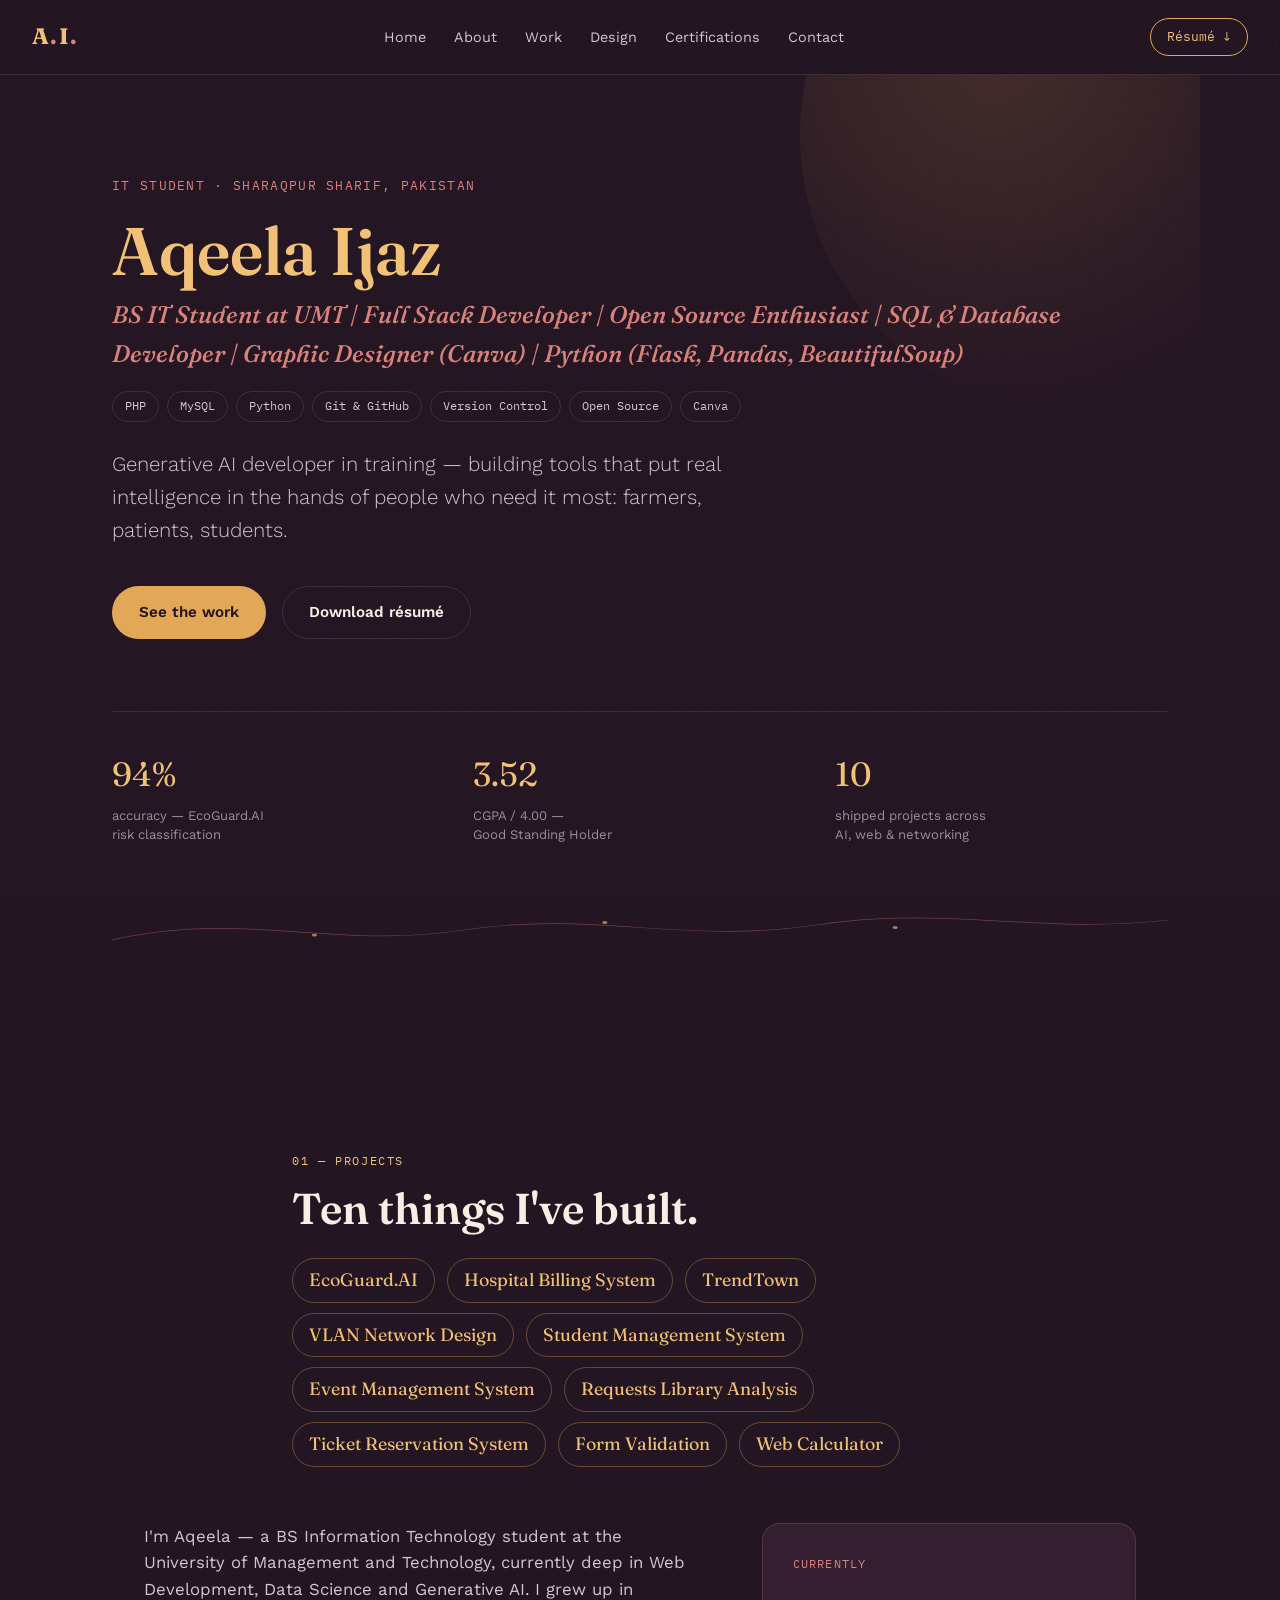
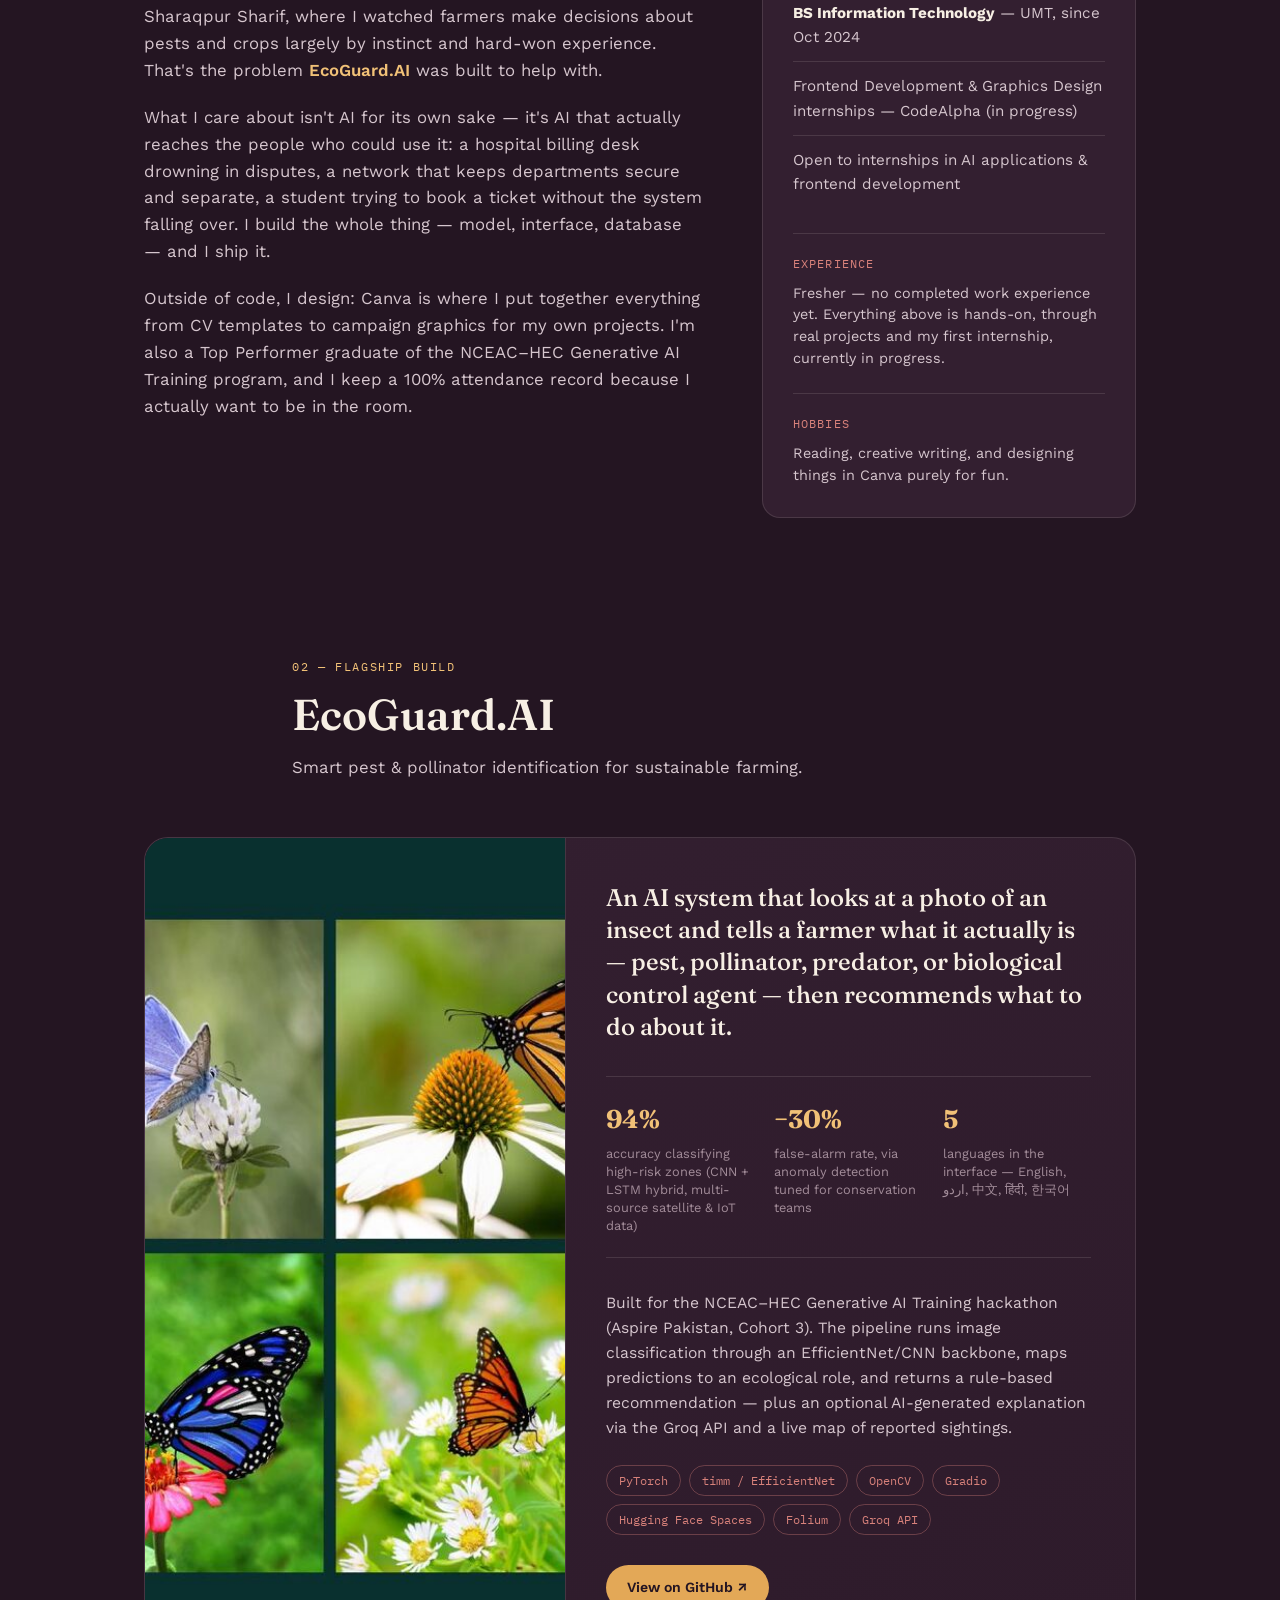
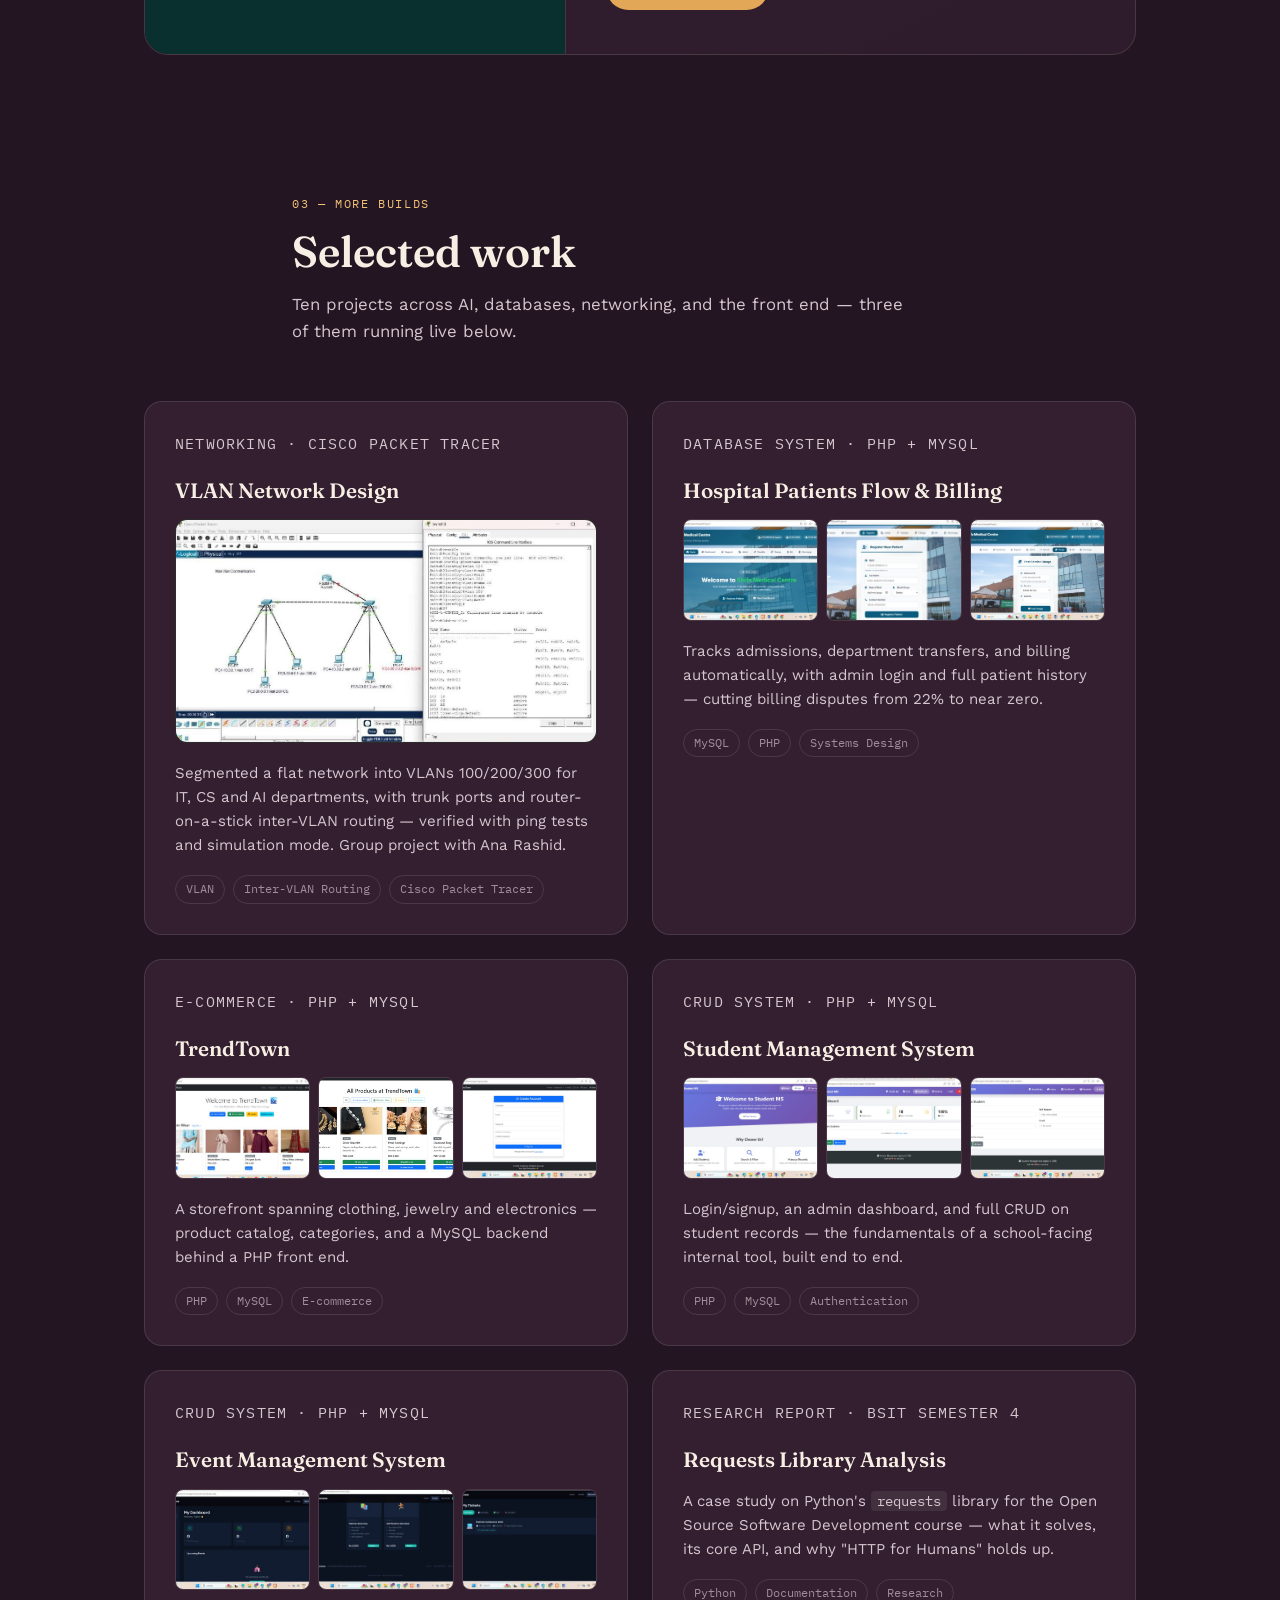
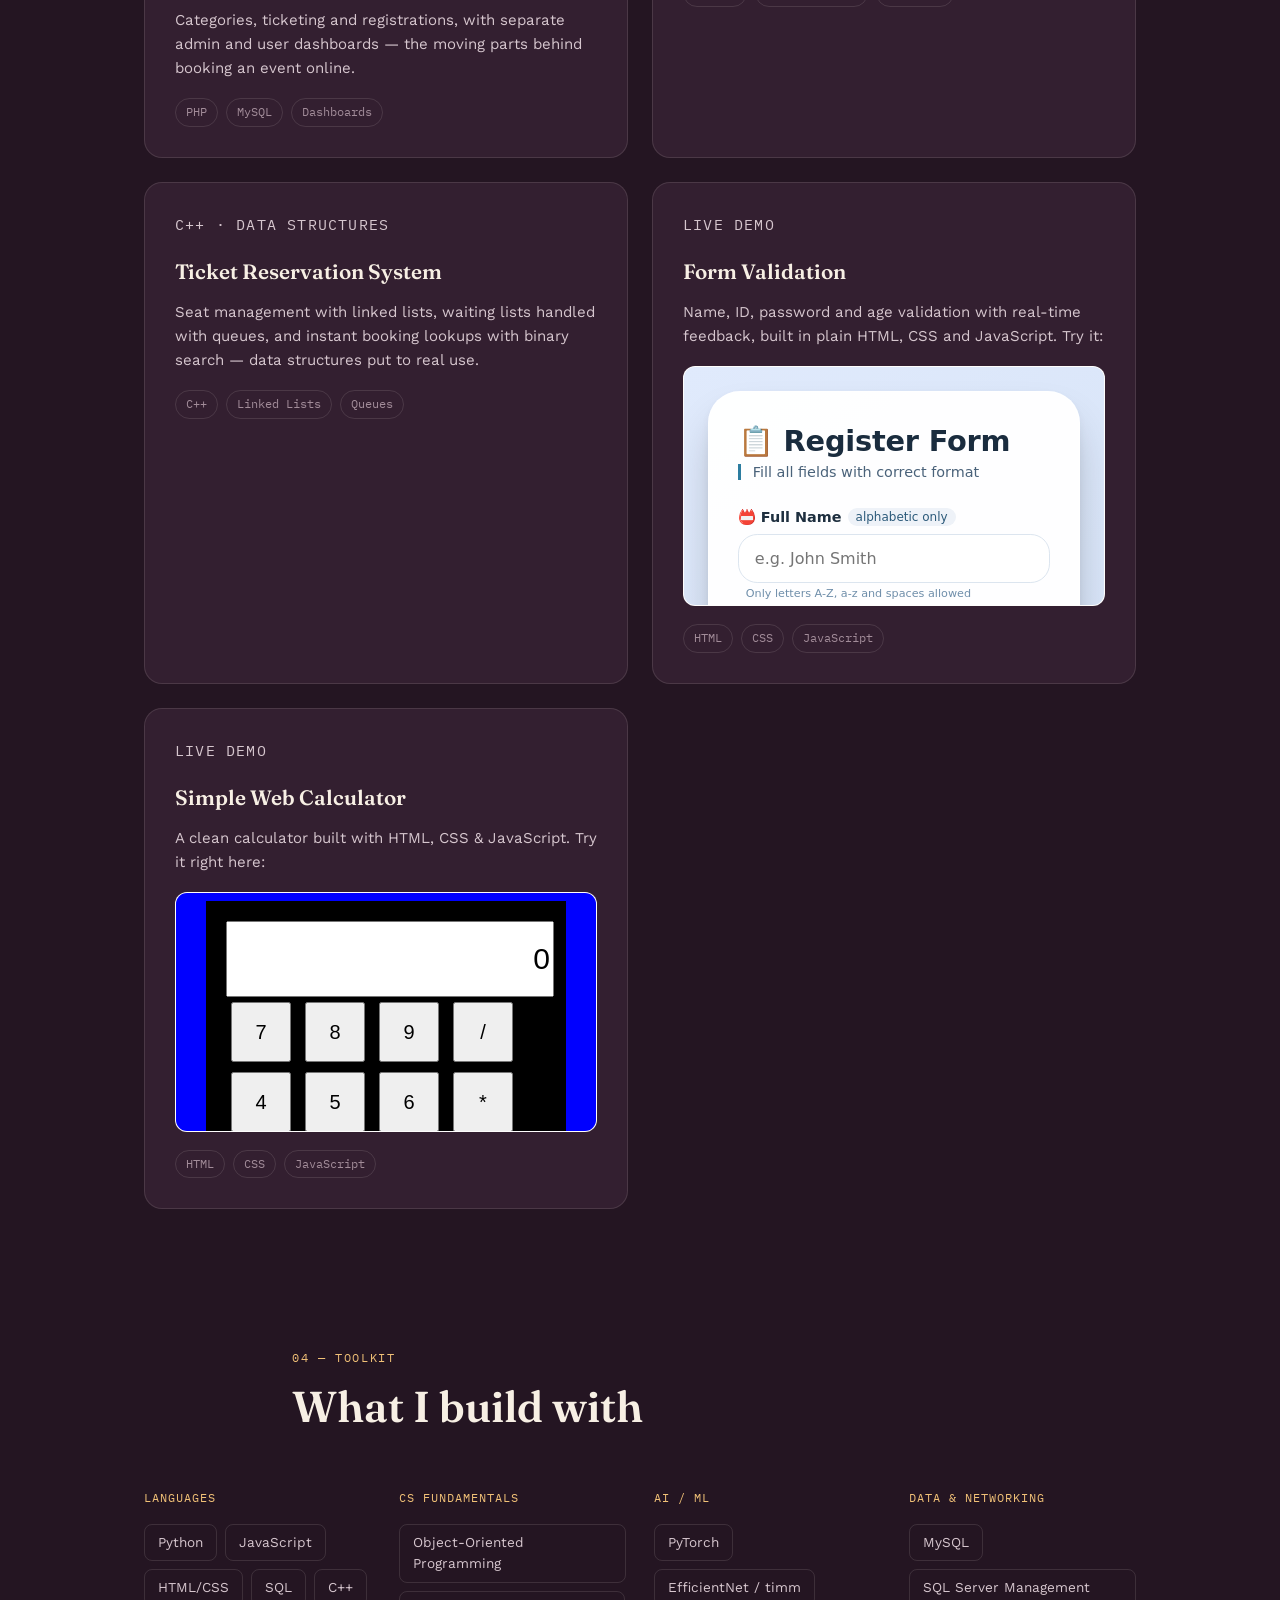
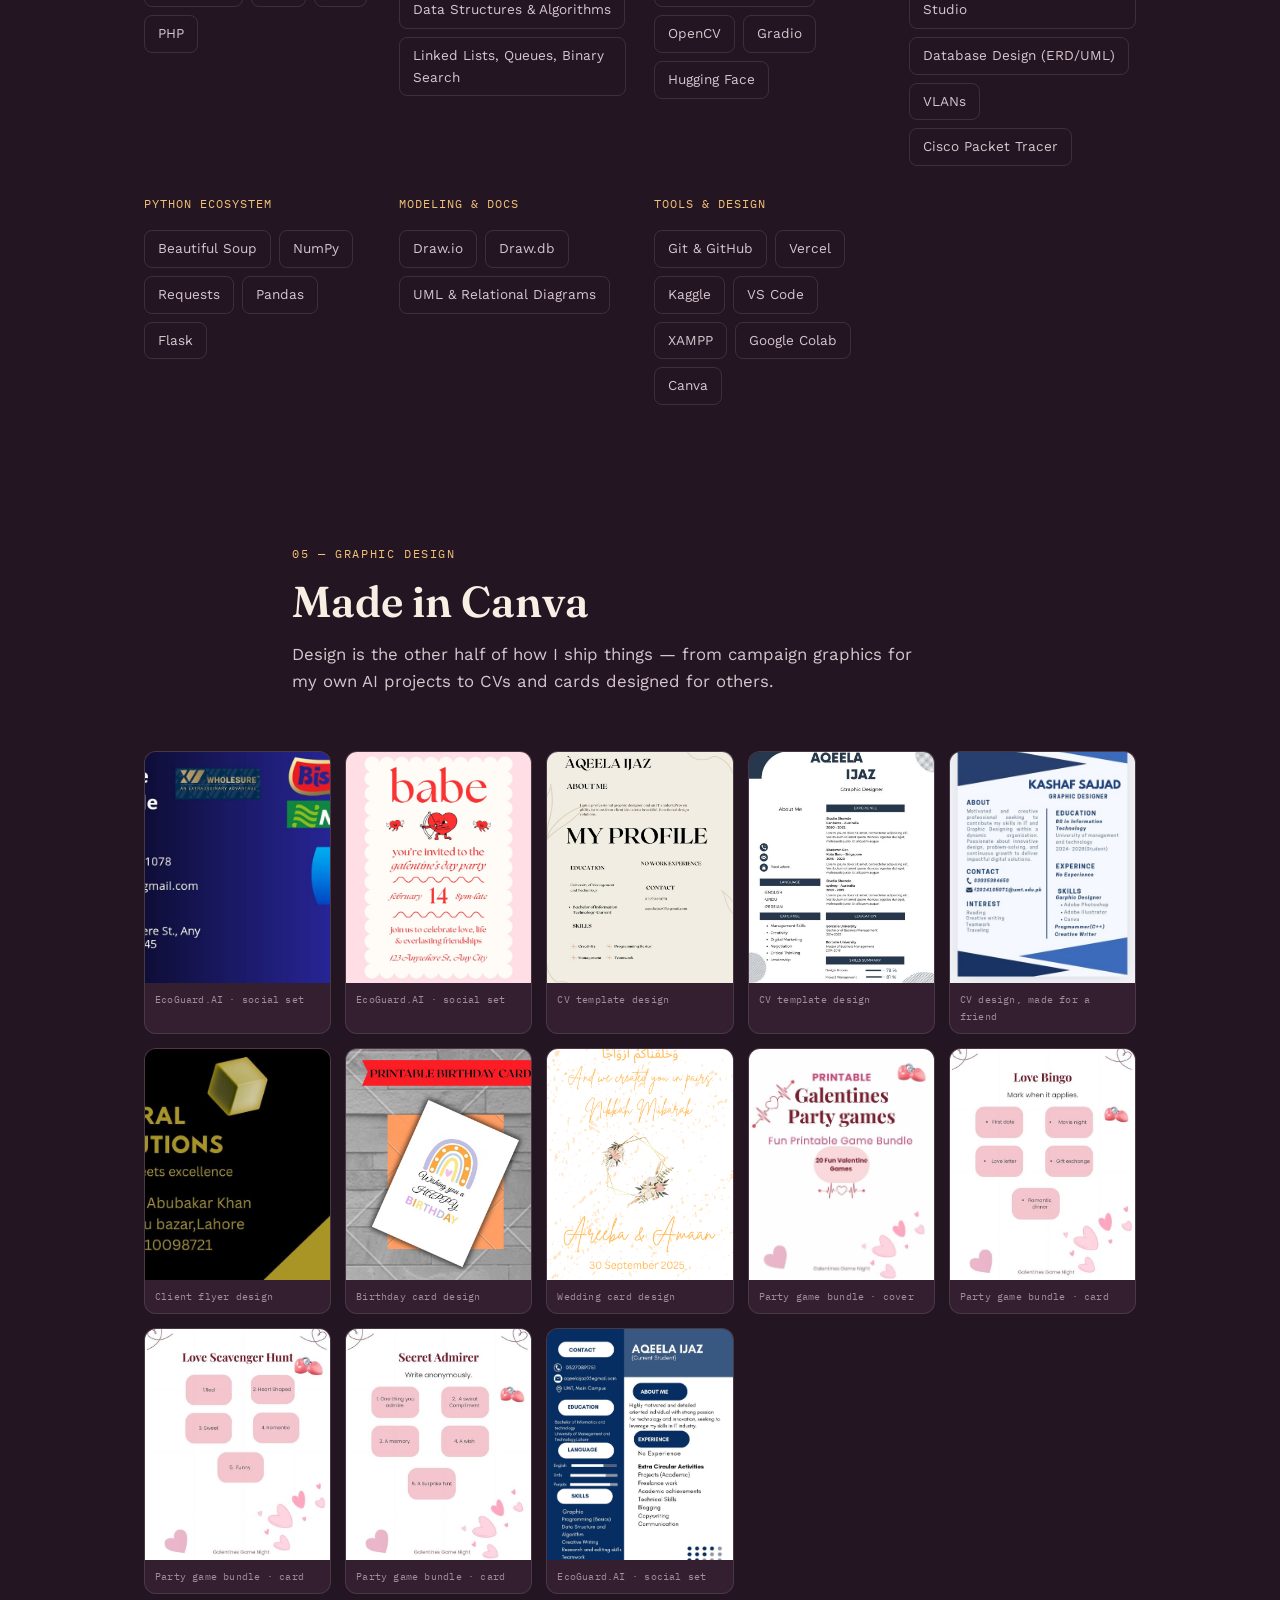
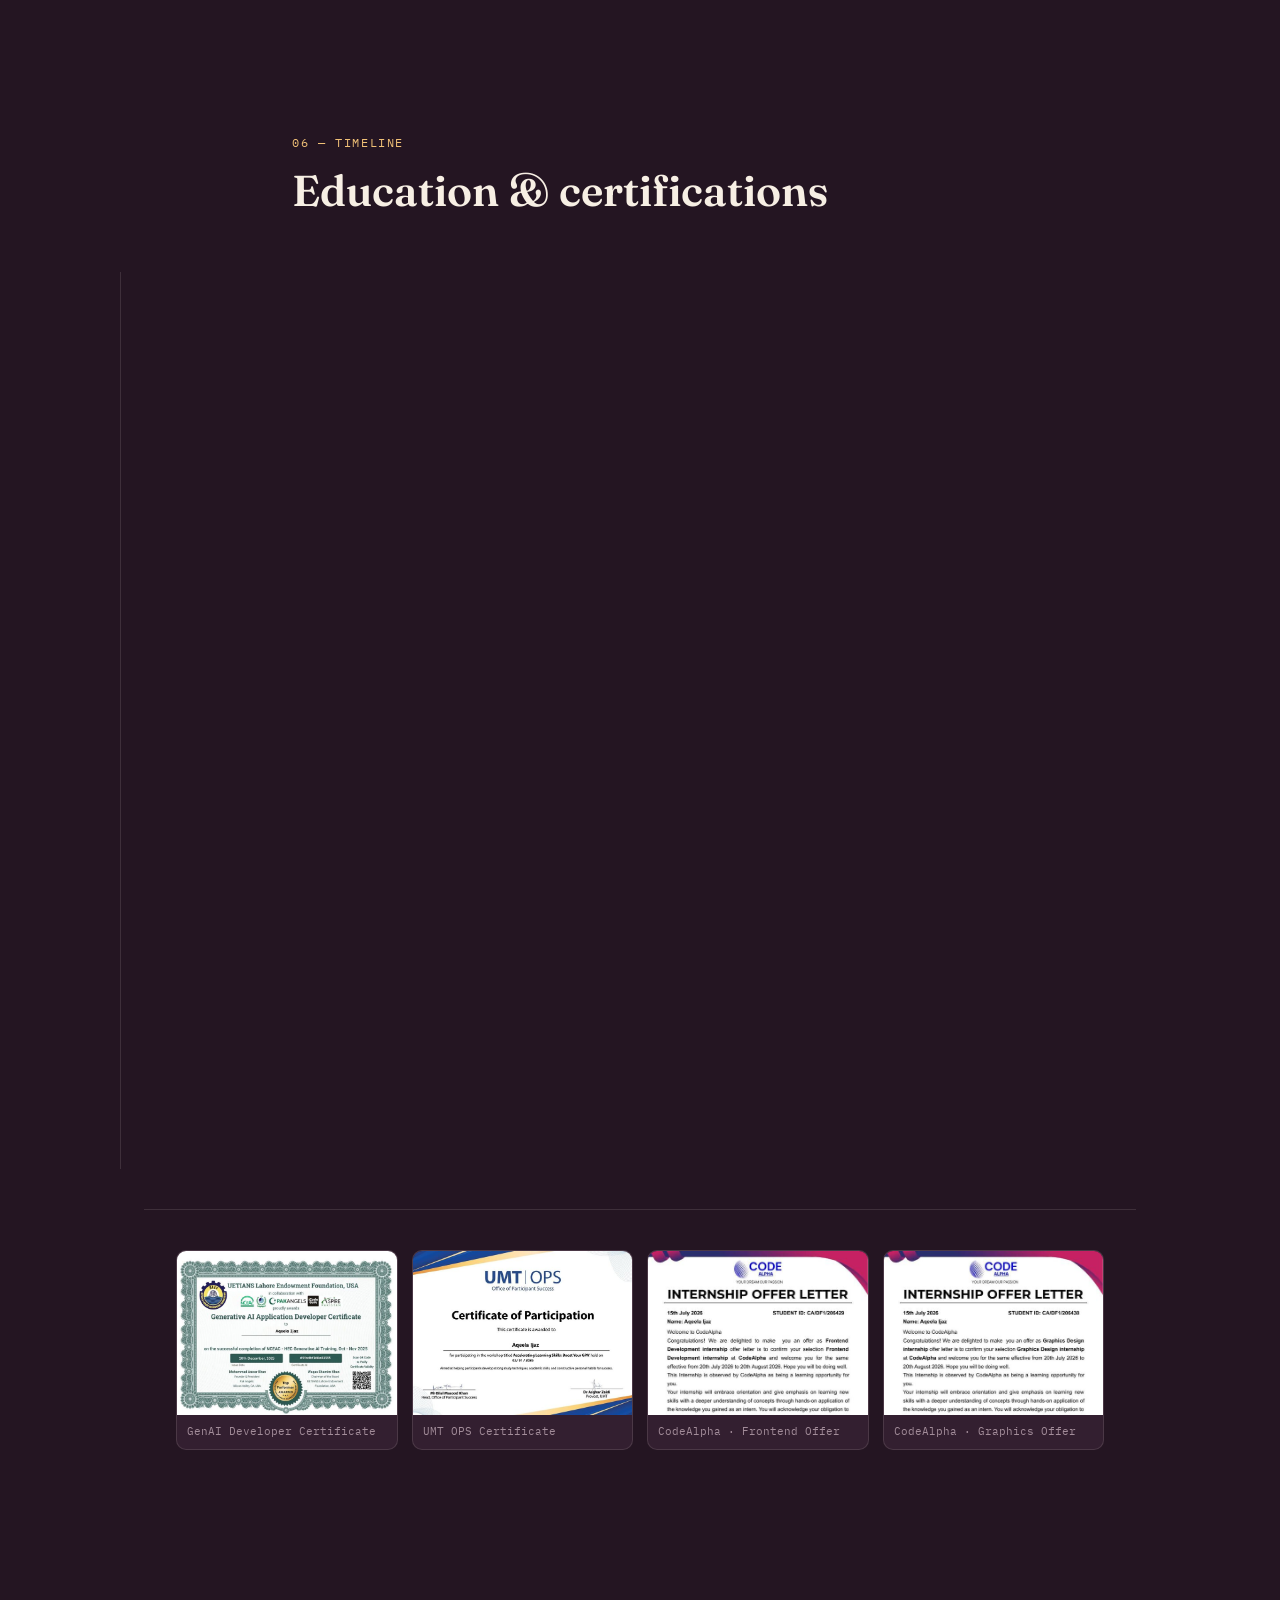
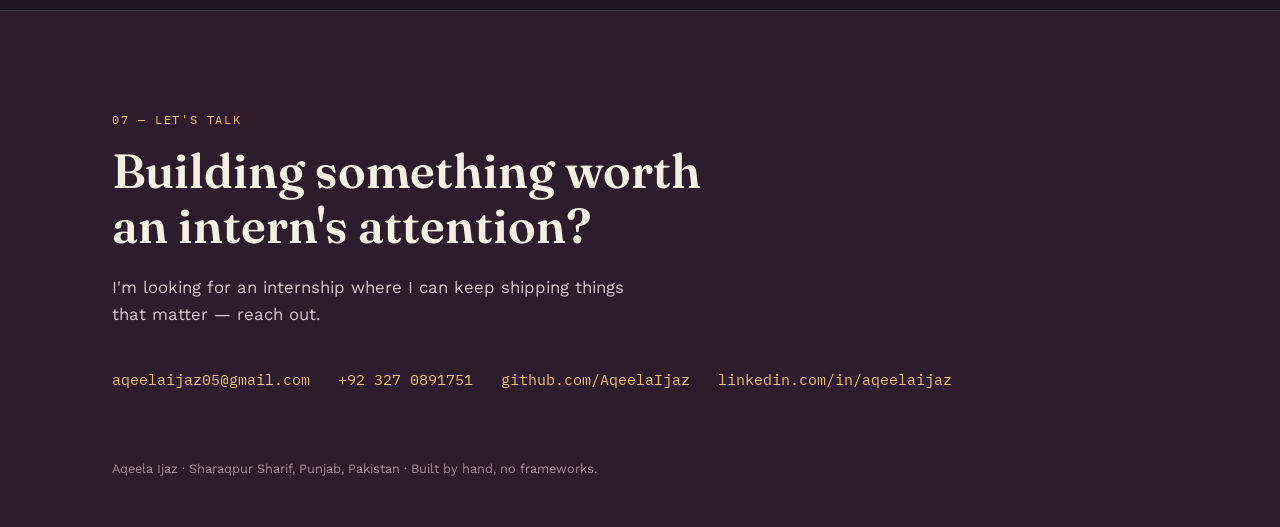
==== index.html @ e04f4ef4 "Add files via upload" ====
<!DOCTYPE html>
<html lang="en">
<head>
<meta charset="UTF-8">
<meta name="viewport" content="width=device-width, initial-scale=1.0">
<title>Aqeela Ijaz — Web Developer, Open Source Contributor &amp; Graphic Designer</title>
<meta name="description" content="Aqeela Ijaz — IT student and web developer, open source contributor and graphic designer. Portfolio, projects, resume.">
<link rel="preconnect" href="https://fonts.googleapis.com">
<link rel="preconnect" href="https://fonts.gstatic.com" crossorigin>
<link href="https://fonts.googleapis.com/css2?family=Fraunces:ital,opsz,wght@0,9..144,400;0,9..144,600;0,9..144,700;0,9..144,900;1,9..144,500&family=Work+Sans:wght@300;400;500;600;700&family=IBM+Plex+Mono:wght@400;500;600&display=swap" rel="stylesheet">
<link rel="stylesheet" href="css/style.css">
</head>
<body>

<div class="grain"></div>

<!-- ============ NAV ============ -->
<header class="nav" id="nav">
  <a href="#top" class="nav__mark" aria-label="Aqeela Ijaz — home">
    <span class="mark-a">A</span><span class="mark-dot">.</span><span class="mark-i">I</span><span class="mark-dot">.</span>
  </a>
  <nav class="nav__links">
    <a href="#top">Home</a>
    <a href="#about">About</a>
    <a href="#work">Work</a>
    <a href="#design">Design</a>
    <a href="#certifications">Certifications</a>
    <a href="#contact">Contact</a>
  </nav>
  <a class="nav__cta" href="assets/resume/Aqeela_Ijaz_Resume.pdf" target="_blank" rel="noopener">Résumé ↓</a>
</header>

<!-- ============ HERO ============ -->
<section class="hero" id="top">
  <div class="hero__field" aria-hidden="true"></div>
  <p class="hero__eyebrow">IT Student · Sharaqpur Sharif, Pakistan</p>
  <h1 class="hero__name hero__name--sm">Aqeela Ijaz</h1>
  <p class="hero__title">BS IT Student at UMT | Full Stack Developer | Open Source Enthusiast | SQL &amp; Database Developer | Graphic Designer (Canva) | Python (Flask, Pandas, BeautifulSoup)</p>
  <div class="hero__skillbar">
    <span>PHP</span><span>MySQL</span><span>Python</span><span>Git &amp; GitHub</span><span>Version Control</span><span>Open Source</span><span>Canva</span>
  </div>
  <p class="hero__role">Generative AI developer in training — building tools that put real intelligence in the hands of people who need it most: farmers, patients, students.</p>

  <div class="hero__actions">
    <a href="#work" class="btn btn--gold">See the work</a>
    <a href="assets/resume/Aqeela_Ijaz_Resume.pdf" target="_blank" rel="noopener" class="btn btn--ghost">Download résumé</a>
  </div>

  <div class="hero__stats">
    <div class="stat">
      <span class="stat__num">94%</span>
      <span class="stat__label">accuracy — EcoGuard.AI<br>risk classification</span>
    </div>
    <div class="stat">
      <span class="stat__num">3.52</span>
      <span class="stat__label">CGPA / 4.00 —<br>Good Standing Holder</span>
    </div>
    <div class="stat">
      <span class="stat__num">10</span>
      <span class="stat__label">shipped projects across<br>AI, web &amp; networking</span>
    </div>
  </div>

  <svg class="hero__vine" viewBox="0 0 1200 120" preserveAspectRatio="none" aria-hidden="true">
    <path d="M0,80 C150,20 250,100 400,60 C550,20 650,90 800,50 C950,10 1050,70 1200,40" />
    <circle cx="230" cy="70" r="3"/><circle cx="560" cy="45" r="3"/><circle cx="890" cy="55" r="3"/>
  </svg>
</section>

<!-- ============ ABOUT ============ -->
<section class="about" id="about">
  <div class="section-head">
    <span class="section-tag">01 — Projects</span>
    <h2>Ten things I've built.</h2>
    <div class="project-index">
      <span>EcoGuard.AI</span><span>Hospital Billing System</span><span>TrendTown</span><span>VLAN Network Design</span><span>Student Management System</span><span>Event Management System</span><span>Requests Library Analysis</span><span>Ticket Reservation System</span><span>Form Validation</span><span>Web Calculator</span>
    </div>
  </div>
  <div class="about__grid">
    <div class="about__text">
      <p>I'm Aqeela — a BS Information Technology student at the University of Management and Technology, currently deep in Web Development, Data Science and Generative AI. I grew up in Sharaqpur Sharif, where I watched farmers make decisions about pests and crops largely by instinct and hard-won experience. That's the problem <strong>EcoGuard.AI</strong> was built to help with.</p>
      <p>What I care about isn't AI for its own sake — it's AI that actually reaches the people who could use it: a hospital billing desk drowning in disputes, a network that keeps departments secure and separate, a student trying to book a ticket without the system falling over. I build the whole thing — model, interface, database — and I ship it.</p>
      <p>Outside of code, I design: Canva is where I put together everything from CV templates to campaign graphics for my own projects. I'm also a Top Performer graduate of the NCEAC–HEC Generative AI Training program, and I keep a 100% attendance record because I actually want to be in the room.</p>
    </div>
    <div class="about__panel">
      <p class="panel__label">Currently</p>
      <ul class="panel__list">
        <li><strong>BS Information Technology</strong> — UMT, since Oct 2024</li>
        <li>Frontend Development &amp; Graphics Design internships — CodeAlpha (in progress)</li>
        <li>Open to internships in AI applications &amp; frontend development</li>
      </ul>
      <p class="panel__label panel__label--spaced">Experience</p>
      <p class="panel__note">Fresher — no completed work experience yet. Everything above is hands-on, through real projects and my first internship, currently in progress.</p>
      <p class="panel__label panel__label--spaced">Hobbies</p>
      <p class="panel__note">Reading, creative writing, and designing things in Canva purely for fun.</p>
    </div>
  </div>
</section>

<!-- ============ FLAGSHIP PROJECT ============ -->
<section class="flagship" id="work">
  <div class="section-head">
    <span class="section-tag">02 — Flagship build</span>
    <h2>EcoGuard.AI</h2>
    <p class="section-sub">Smart pest &amp; pollinator identification for sustainable farming.</p>
  </div>

  <div class="flagship__card">
    <div class="flagship__visual">
      <img src="assets/design/ecoguard-deck-cover.jpg" alt="EcoGuard.AI project deck cover, designed in Canva">
    </div>
    <div class="flagship__content">
      <p class="flagship__pitch">An AI system that looks at a photo of an insect and tells a farmer what it actually is — pest, pollinator, predator, or biological control agent — then recommends what to do about it.</p>

      <div class="flagship__stats">
        <div><strong>94%</strong><span>accuracy classifying high-risk zones (CNN + LSTM hybrid, multi-source satellite &amp; IoT data)</span></div>
        <div><strong>−30%</strong><span>false-alarm rate, via anomaly detection tuned for conservation teams</span></div>
        <div><strong>5</strong><span>languages in the interface — English, اردو, 中文, हिंदी, 한국어</span></div>
      </div>

      <p class="flagship__desc">Built for the NCEAC–HEC Generative AI Training hackathon (Aspire Pakistan, Cohort 3). The pipeline runs image classification through an EfficientNet/CNN backbone, maps predictions to an ecological role, and returns a rule-based recommendation — plus an optional AI-generated explanation via the Groq API and a live map of reported sightings.</p>

      <div class="flagship__stack">
        <span>PyTorch</span><span>timm / EfficientNet</span><span>OpenCV</span><span>Gradio</span><span>Hugging Face Spaces</span><span>Folium</span><span>Groq API</span>
      </div>

      <div class="flagship__links">
        <a href="https://github.com/AqeelaIjaz/ecoguard.ai" target="_blank" rel="noopener" class="btn btn--gold btn--sm">View on GitHub ↗</a>
      </div>
    </div>
  </div>
</section>

<!-- ============ OTHER PROJECTS ============ -->
<section class="projects">
  <div class="section-head">
    <span class="section-tag">03 — More builds</span>
    <h2>Selected work</h2>
    <p class="section-sub">Ten projects across AI, databases, networking, and the front end — three of them running live below.</p>
  </div>

  <div class="projects__grid">

    <article class="project-card">
      <p class="project-card__eyebrow">Networking · Cisco Packet Tracer</p>
      <h3>VLAN Network Design</h3>
      <div class="project-card__shot">
        <img src="assets/cn/topology.jpg" alt="Packet Tracer topology screenshot for the VLAN network design project">
      </div>
      <p>Segmented a flat network into VLANs 100/200/300 for IT, CS and AI departments, with trunk ports and router-on-a-stick inter-VLAN routing — verified with ping tests and simulation mode. Group project with Ana Rashid.</p>
      <div class="project-card__tags"><span>VLAN</span><span>Inter-VLAN Routing</span><span>Cisco Packet Tracer</span></div>
    </article>

    <article class="project-card">
      <p class="project-card__eyebrow">Database system · PHP + MySQL</p>
      <h3>Hospital Patients Flow &amp; Billing</h3>
      <div class="project-card__shots">
        <img src="assets/screenshots/hospital/1.jpg" alt="Hospital Patients Flow and Billing System screenshot 1">
        <img src="assets/screenshots/hospital/2.jpg" alt="Hospital Patients Flow and Billing System screenshot 2">
        <img src="assets/screenshots/hospital/3.jpg" alt="Hospital Patients Flow and Billing System screenshot 3">
      </div>
      <p>Tracks admissions, department transfers, and billing automatically, with admin login and full patient history — cutting billing disputes from 22% to near zero.</p>
      <div class="project-card__tags"><span>MySQL</span><span>PHP</span><span>Systems Design</span></div>
    </article>

    <article class="project-card">
      <p class="project-card__eyebrow">E-commerce · PHP + MySQL</p>
      <h3>TrendTown</h3>
      <div class="project-card__shots">
        <img src="assets/screenshots/trendtown/1.jpg" alt="TrendTown e-commerce website screenshot 1">
        <img src="assets/screenshots/trendtown/2.jpg" alt="TrendTown e-commerce website screenshot 2">
        <img src="assets/screenshots/trendtown/3.jpg" alt="TrendTown e-commerce website screenshot 3">
      </div>
      <p>A storefront spanning clothing, jewelry and electronics — product catalog, categories, and a MySQL backend behind a PHP front end.</p>
      <div class="project-card__tags"><span>PHP</span><span>MySQL</span><span>E-commerce</span></div>
    </article>

    <article class="project-card">
      <p class="project-card__eyebrow">CRUD system · PHP + MySQL</p>
      <h3>Student Management System</h3>
      <div class="project-card__shots">
        <img src="assets/screenshots/student/1.jpg" alt="Student Management System screenshot 1">
        <img src="assets/screenshots/student/2.jpg" alt="Student Management System screenshot 2">
        <img src="assets/screenshots/student/3.jpg" alt="Student Management System screenshot 3">
      </div>
      <p>Login/signup, an admin dashboard, and full CRUD on student records — the fundamentals of a school-facing internal tool, built end to end.</p>
      <div class="project-card__tags"><span>PHP</span><span>MySQL</span><span>Authentication</span></div>
    </article>

    <article class="project-card">
      <p class="project-card__eyebrow">CRUD system · PHP + MySQL</p>
      <h3>Event Management System</h3>
      <div class="project-card__shots">
        <img src="assets/screenshots/event/1.jpg" alt="Event Management System screenshot 1">
        <img src="assets/screenshots/event/2.jpg" alt="Event Management System screenshot 2">
        <img src="assets/screenshots/event/3.jpg" alt="Event Management System screenshot 3">
      </div>
      <p>Categories, ticketing and registrations, with separate admin and user dashboards — the moving parts behind booking an event online.</p>
      <div class="project-card__tags"><span>PHP</span><span>MySQL</span><span>Dashboards</span></div>
    </article>

    <article class="project-card">
      <p class="project-card__eyebrow">Research report · BSIT Semester 4</p>
      <h3>Requests Library Analysis</h3>
      <p>A case study on Python's <code>requests</code> library for the Open Source Software Development course — what it solves, its core API, and why "HTTP for Humans" holds up.</p>
      <div class="project-card__tags"><span>Python</span><span>Documentation</span><span>Research</span></div>
    </article>

    <article class="project-card">
      <p class="project-card__eyebrow">C++ · Data Structures</p>
      <h3>Ticket Reservation System</h3>
      <p>Seat management with linked lists, waiting lists handled with queues, and instant booking lookups with binary search — data structures put to real use.</p>
      <div class="project-card__tags"><span>C++</span><span>Linked Lists</span><span>Queues</span></div>
    </article>

    <article class="project-card project-card--live">
      <p class="project-card__eyebrow">Live demo</p>
      <h3>Form Validation</h3>
      <p>Name, ID, password and age validation with real-time feedback, built in plain HTML, CSS and JavaScript. Try it:</p>
      <div class="project-card__frame">
        <iframe src="assets/formvalidation/index.html" title="Live form validation demo" loading="lazy"></iframe>
      </div>
      <div class="project-card__tags"><span>HTML</span><span>CSS</span><span>JavaScript</span></div>
    </article>

    <article class="project-card project-card--live">
      <p class="project-card__eyebrow">Live demo</p>
      <h3>Simple Web Calculator</h3>
      <p>A clean calculator built with HTML, CSS &amp; JavaScript. Try it right here:</p>
      <div class="project-card__frame">
        <iframe src="assets/calculator/index.html" title="Live calculator demo" loading="lazy"></iframe>
      </div>
      <div class="project-card__tags"><span>HTML</span><span>CSS</span><span>JavaScript</span></div>
    </article>

  </div>
</section>

<!-- ============ SKILLS ============ -->
<section class="skills" id="skills">
  <div class="section-head">
    <span class="section-tag">04 — Toolkit</span>
    <h2>What I build with</h2>
  </div>
  <div class="skills__grid">
    <div class="skill-group">
      <p class="skill-group__title">Languages</p>
      <div class="chips"><span>Python</span><span>JavaScript</span><span>HTML/CSS</span><span>SQL</span><span>C++</span><span>PHP</span></div>
    </div>
    <div class="skill-group">
      <p class="skill-group__title">CS Fundamentals</p>
      <div class="chips"><span>Object-Oriented Programming</span><span>Data Structures &amp; Algorithms</span><span>Linked Lists, Queues, Binary Search</span></div>
    </div>
    <div class="skill-group">
      <p class="skill-group__title">AI / ML</p>
      <div class="chips"><span>PyTorch</span><span>EfficientNet / timm</span><span>OpenCV</span><span>Gradio</span><span>Hugging Face</span></div>
    </div>
    <div class="skill-group">
      <p class="skill-group__title">Data &amp; Networking</p>
      <div class="chips"><span>MySQL</span><span>SQL Server Management Studio</span><span>Database Design (ERD/UML)</span><span>VLANs</span><span>Cisco Packet Tracer</span></div>
    </div>
    <div class="skill-group">
      <p class="skill-group__title">Python Ecosystem</p>
      <div class="chips"><span>Beautiful Soup</span><span>NumPy</span><span>Requests</span><span>Pandas</span><span>Flask</span></div>
    </div>
    <div class="skill-group">
      <p class="skill-group__title">Modeling &amp; Docs</p>
      <div class="chips"><span>Draw.io</span><span>Draw.db</span><span>UML &amp; Relational Diagrams</span></div>
    </div>
    <div class="skill-group">
      <p class="skill-group__title">Tools &amp; Design</p>
      <div class="chips"><span>Git &amp; GitHub</span><span>Vercel</span><span>Kaggle</span><span>VS Code</span><span>XAMPP</span><span>Google Colab</span><span>Canva</span></div>
    </div>
  </div>
</section>

<!-- ============ DESIGN ============ -->
<section class="design" id="design">
  <div class="section-head">
    <span class="section-tag">05 — Graphic design</span>
    <h2>Made in Canva</h2>
    <p class="section-sub">Design is the other half of how I ship things — from campaign graphics for my own AI projects to CVs and cards designed for others.</p>
  </div>

  <div class="design__grid">
    <figure class="design__item">
      <img src="assets/design/ecoguard-promo-1.jpg" alt="EcoGuard.AI social graphic, designed in Canva">
      <figcaption>EcoGuard.AI · social set</figcaption>
    </figure>
    <figure class="design__item">
      <img src="assets/design/ecoguard-promo-4.jpg" alt="EcoGuard.AI social graphic, designed in Canva">
      <figcaption>EcoGuard.AI · social set</figcaption>
    </figure>
    <figure class="design__item">
      <img src="assets/design/resume-template-1.jpg" alt="CV template designed in Canva">
      <figcaption>CV template design</figcaption>
    </figure>
    <figure class="design__item">
      <img src="assets/design/resume-template-2.jpg" alt="CV template designed in Canva">
      <figcaption>CV template design</figcaption>
    </figure>
    <figure class="design__item">
      <img src="assets/design/cv-design-kashaf.jpg" alt="CV design made for a friend, in Canva">
      <figcaption>CV design, made for a friend</figcaption>
    </figure>
    <figure class="design__item">
      <img src="assets/design/client-flyer.jpg" alt="Wholesale distribution business flyer, designed in Canva">
      <figcaption>Client flyer design</figcaption>
    </figure>
    <figure class="design__item">
      <img src="assets/design/birthday-card.jpg" alt="Printable birthday card, designed in Canva">
      <figcaption>Birthday card design</figcaption>
    </figure>
    <figure class="design__item">
      <img src="assets/design/wedding-card.png" alt="Wedding card design, made in Canva">
      <figcaption>Wedding card design</figcaption>
    </figure>
    <figure class="design__item">
      <img src="assets/design/galentines-cover.jpg" alt="Galentine's game night bundle cover, designed in Canva">
      <figcaption>Party game bundle · cover</figcaption>
    </figure>
    <figure class="design__item">
      <img src="assets/design/galentine-2.jpg" alt="Galentine's game night card, designed in Canva">
      <figcaption>Party game bundle · card</figcaption>
    </figure>
    <figure class="design__item">
      <img src="assets/design/galentine-3.jpg" alt="Galentine's game night card, designed in Canva">
      <figcaption>Party game bundle · card</figcaption>
    </figure>
    <figure class="design__item">
      <img src="assets/design/galentine-4.jpg" alt="Galentine's game night card, designed in Canva">
      <figcaption>Party game bundle · card</figcaption>
    </figure>
    <figure class="design__item">
      <img src="assets/design/ecoguard-promo-5.jpg" alt="EcoGuard.AI social graphic, designed in Canva">
      <figcaption>EcoGuard.AI · social set</figcaption>
    </figure>
  </div>
</section>

<!-- ============ TIMELINE / CERTIFICATIONS ============ -->
<section class="timeline" id="certifications">
  <div class="section-head">
    <span class="section-tag">06 — Timeline</span>
    <h2>Education &amp; certifications</h2>
  </div>

  <ol class="timeline__list">
    <li>
      <span class="timeline__date">Oct 2024 —</span>
      <div class="timeline__body">
        <h3>BS Information Technology</h3>
        <p>University of Management and Technology, Sharaqpur Sharif. CGPA 3.52/4.00 · Good Standing Holder · 100% attendance.</p>
      </div>
    </li>
    <li>
      <span class="timeline__date">Dec 2025</span>
      <div class="timeline__body">
        <h3>Generative AI Certificate, Cohort 1</h3>
        <p>Aspire Pakistan — LLMs, prompt engineering, fine-tuning, responsible AI deployment, RAG pipelines.</p>
      </div>
    </li>
    <li>
      <span class="timeline__date">Dec 2025</span>
      <div class="timeline__body">
        <h3>Generative AI Application Developer Certificate <span class="badge">Top Performer</span></h3>
        <p>UETIANS Lahore Endowment Foundation, with NCEAC–HEC, PakAngels, iCodeGuru &amp; Aspire Pakistan.</p>
      </div>
    </li>
    <li>
      <span class="timeline__date">Jan 2026</span>
      <div class="timeline__body">
        <h3>Certificate of Participation <span class="badge badge--muted">UMT OPS</span></h3>
        <p>"Accelerating Learning Skills: Boost Your GPA" workshop, Office of Participant Success, UMT.</p>
      </div>
    </li>
    <li>
      <span class="timeline__date">Apr 2026</span>
      <div class="timeline__body">
        <h3>Generative AI Certificate, Cohort 3</h3>
        <p>Aspire Pakistan — hackathon cohort where EcoGuard.AI was built.</p>
      </div>
    </li>
    <li>
      <span class="timeline__date">Jul 2026 —</span>
      <div class="timeline__body">
        <h3>Frontend Development Internship <span class="badge">Ongoing</span> <span class="badge badge--muted">CodeAlpha</span></h3>
        <p>One-month internship, 20 Jul – 20 Aug 2026. Currently in progress.</p>
      </div>
    </li>
    <li>
      <span class="timeline__date">Jul 2026 —</span>
      <div class="timeline__body">
        <h3>Graphics Design Internship <span class="badge">Ongoing</span> <span class="badge badge--muted">CodeAlpha</span></h3>
        <p>One-month internship, 20 Jul – 20 Aug 2026. Currently in progress.</p>
      </div>
    </li>
  </ol>

  <div class="cert-gallery">
    <a class="cert-gallery__item" href="assets/certificates/genai-certificate.jpg" target="_blank" rel="noopener">
      <img src="assets/certificates/genai-certificate.jpg" alt="Generative AI Application Developer Certificate, Top Performer">
      <span>GenAI Developer Certificate</span>
    </a>
    <a class="cert-gallery__item" href="assets/certificates/cert-ops-workshop.jpg" target="_blank" rel="noopener">
      <img src="assets/certificates/cert-ops-workshop.jpg" alt="UMT Office of Participant Success certificate of participation">
      <span>UMT OPS Certificate</span>
    </a>
    <a class="cert-gallery__item" href="assets/certificates/offer-frontend.jpg" target="_blank" rel="noopener">
      <img src="assets/certificates/offer-frontend.jpg" alt="CodeAlpha Frontend Development internship offer letter">
      <span>CodeAlpha · Frontend Offer</span>
    </a>
    <a class="cert-gallery__item" href="assets/certificates/offer-graphics.jpg" target="_blank" rel="noopener">
      <img src="assets/certificates/offer-graphics.jpg" alt="CodeAlpha Graphics Design internship offer letter">
      <span>CodeAlpha · Graphics Offer</span>
    </a>
  </div>
</section>

<!-- ============ CONTACT ============ -->
<footer class="contact" id="contact">
  <div class="contact__inner">
    <p class="section-tag">07 — Let's talk</p>
    <h2>Building something worth<br>an intern's attention?</h2>
    <p class="contact__lede">I'm looking for an internship where I can keep shipping things that matter — reach out.</p>
    <div class="contact__links">
      <a href="mailto:aqeelaijaz05@gmail.com">aqeelaijaz05@gmail.com</a>
      <a href="tel:+923270891751">+92 327 0891751</a>
      <a href="https://github.com/AqeelaIjaz" target="_blank" rel="noopener">github.com/AqeelaIjaz</a>
      <a href="https://www.linkedin.com/in/aqeelaijaz" target="_blank" rel="noopener">linkedin.com/in/aqeelaijaz</a>
    </div>
    <p class="contact__foot">Aqeela Ijaz · Sharaqpur Sharif, Punjab, Pakistan · Built by hand, no frameworks.</p>
  </div>
</footer>

<script src="js/script.js"></script>
</body>
</html>
---- css/style.css ----
/* ===========================================================
   AQEELA IJAZ — PORTFOLIO
   Palette: deep plum ink + warm cream + marigold gold + dusty rose
   Display: Fraunces / Body: Work Sans / Utility: IBM Plex Mono
   =========================================================== */

:root{
  --ink: #241522;
  --ink-2: #2E1B2B;
  --surface: #331F30;
  --surface-hi: #402839;
  --paper: #F7EFE4;
  --paper-dim: #D6C6CE;
  --muted: #A28C99;
  --gold: #E3A857;
  --gold-hi: #F1C177;
  --rose: #D9827B;
  --rose-dim: #A85F5C;
  --line: rgba(247,239,228,0.12);

  --display: "Fraunces", "Iowan Old Style", Georgia, serif;
  --body: "Work Sans", -apple-system, BlinkMacSystemFont, sans-serif;
  --mono: "IBM Plex Mono", ui-monospace, monospace;

  --max: 1120px;
}

*{ box-sizing: border-box; }
html{ scroll-behavior: smooth; }
body{
  margin:0;
  background: var(--ink);
  color: var(--paper);
  font-family: var(--body);
  font-size: 16px;
  line-height: 1.6;
  -webkit-font-smoothing: antialiased;
}
@media (prefers-reduced-motion: reduce){
  html{ scroll-behavior:auto; }
  *{ animation-duration: 0.01ms !important; animation-iteration-count: 1 !important; transition-duration: 0.01ms !important; }
}

img{ max-width:100%; display:block; }
a{ color: inherit; text-decoration:none; }
h1,h2,h3{ font-family: var(--display); margin:0; font-weight:600; }
p{ margin:0; }
ul,ol{ margin:0; padding:0; list-style:none; }
code{ font-family: var(--mono); background: rgba(247,239,228,0.08); padding: 1px 6px; border-radius:4px; font-size: 0.9em; }

::selection{ background: var(--gold); color: var(--ink); }

:focus-visible{
  outline: 2px solid var(--gold-hi);
  outline-offset: 3px;
  border-radius: 2px;
}

.grain{
  position:fixed; inset:0; pointer-events:none; z-index:1; opacity:0.045; mix-blend-mode:overlay;
  background-image:url("data:image/svg+xml,%3Csvg xmlns='http://www.w3.org/2000/svg' width='120' height='120'%3E%3Cfilter id='n'%3E%3CfeTurbulence type='fractalNoise' baseFrequency='0.9' numOctaves='2' stitchTiles='stitch'/%3E%3C/filter%3E%3Crect width='100%25' height='100%25' filter='url(%23n)'/%3E%3C/svg%3E");
}

.section-tag{
  display:block; font-family: var(--mono); font-size: 0.72rem; letter-spacing: 0.14em; text-transform: uppercase;
  color: var(--gold-hi); margin-bottom: 14px;
}
.section-head{ max-width: 760px; margin: 0 auto 56px; padding: 0 32px; text-align:left; }
.section-head h2{ font-size: clamp(1.9rem, 3.4vw, 2.7rem); color: var(--paper); line-height:1.15; }
.section-sub{ margin-top:14px; color: var(--paper-dim); font-size:1.05rem; max-width: 62ch; }
.project-index{
  display:flex; flex-wrap:wrap; gap:10px 12px; margin-top:24px;
}
.project-index span{
  font-family: var(--display); font-size: clamp(0.95rem, 1.4vw, 1.15rem); color: var(--gold-hi);
  border:1px solid rgba(227,168,87,0.35); padding:7px 16px; border-radius:999px;
}

.btn{
  display:inline-flex; align-items:center; gap:8px;
  padding: 13px 26px; border-radius: 999px; font-family: var(--body); font-weight:600; font-size:0.95rem;
  border: 1px solid transparent; cursor:pointer; transition: transform .18s ease, background .18s ease, border-color .18s ease;
}
.btn--sm{ padding: 10px 20px; font-size:0.88rem; }
.btn--gold{ background: var(--gold); color: var(--ink); }
.btn--gold:hover{ background: var(--gold-hi); transform: translateY(-2px); }
.btn--ghost{ background: transparent; color: var(--paper); border-color: var(--line); }
.btn--ghost:hover{ border-color: var(--gold-hi); color: var(--gold-hi); transform: translateY(-2px); }

/* ============ NAV ============ */
.nav{
  position: sticky; top:0; z-index: 40;
  display:flex; align-items:center; justify-content:space-between;
  padding: 18px 32px;
  background: rgba(36,21,34,0.82);
  backdrop-filter: blur(10px);
  border-bottom: 1px solid var(--line);
}
.nav__mark{
  font-family: var(--display); font-size: 1.4rem; font-weight:700; letter-spacing:0.02em;
  display:flex; gap:1px;
}
.nav__mark .mark-i, .nav__mark .mark-a{ color: var(--gold-hi); }
.nav__mark .mark-dot{ color: var(--rose); }
.nav__links{ display:flex; gap: 28px; font-size: 0.9rem; }
.nav__links a{ color: var(--paper-dim); transition: color .15s ease; position:relative; }
.nav__links a:hover{ color: var(--paper); }
.nav__links a::after{
  content:""; position:absolute; left:0; bottom:-4px; width:0; height:1px; background: var(--gold-hi);
  transition: width .2s ease;
}
.nav__links a:hover::after{ width:100%; }
.nav__cta{
  font-family: var(--mono); font-size:0.8rem; border:1px solid var(--gold); color: var(--gold-hi);
  padding: 8px 16px; border-radius: 999px; transition: all .18s ease; white-space:nowrap;
}
.nav__cta:hover{ background: var(--gold); color: var(--ink); }

@media (max-width: 820px){
  .nav{ flex-wrap:wrap; gap:12px; padding: 14px 20px; }
  .nav__links{ order:3; width:100%; gap:18px; overflow-x:auto; font-size:0.82rem; }
  .nav__cta{ font-size:0.72rem; padding:7px 12px; }
}

/* ============ HERO ============ */
.hero{
  position:relative; overflow:hidden;
  max-width: var(--max); margin: 0 auto; padding: 100px 32px 64px;
  text-align:left;
}
.hero__field{
  position:absolute; top:-220px; right:-160px; width:560px; height:560px; border-radius:50%;
  background: radial-gradient(circle at 35% 35%, rgba(227,168,87,0.16), transparent 70%);
  z-index:0; pointer-events:none;
}
.hero__eyebrow{
  font-family: var(--mono); font-size:0.82rem; letter-spacing:0.1em; color: var(--rose); text-transform:uppercase;
  margin-bottom: 22px; position:relative; z-index:1;
}
.hero__name{
  font-size: clamp(3rem, 8vw, 6.2rem); line-height: 0.98; color: var(--paper); position:relative; z-index:1;
  font-weight:600;
}
.hero__name--sm{ font-size: clamp(2.2rem, 5.5vw, 4.2rem); color: var(--gold-hi); }
.hl{ color: var(--gold-hi); }
.hero__title{
  font-family: var(--display); font-style: italic; font-weight:500; font-size: clamp(1.1rem, 2vw, 1.5rem);
  color: var(--rose); margin-top:12px; position:relative; z-index:1;
}
.hero__skillbar{
  display:flex; flex-wrap:wrap; gap:8px; margin-top:18px; position:relative; z-index:1;
}
.hero__skillbar span{
  font-family: var(--mono); font-size:0.74rem; color: var(--paper-dim); border:1px solid var(--line);
  padding:5px 12px; border-radius:999px;
}
.hero__role{
  max-width: 620px; margin-top: 26px; font-size: clamp(1.05rem, 1.6vw, 1.3rem); color: var(--paper-dim);
  position:relative; z-index:1; font-weight:300;
}
.hero__actions{ display:flex; gap:16px; margin-top: 40px; flex-wrap:wrap; position:relative; z-index:1; }

.hero__stats{
  display:grid; grid-template-columns: repeat(3, 1fr); gap: 28px;
  margin-top: 72px; padding-top: 36px; border-top: 1px solid var(--line);
  position:relative; z-index:1;
}
.stat__num{ display:block; font-family: var(--display); font-size: 2.1rem; color: var(--gold-hi); }
.stat__label{ display:block; margin-top:6px; font-size:0.82rem; color: var(--muted); line-height:1.4; }

.hero__vine{ width:100%; height:60px; margin-top:56px; }
.hero__vine path{ fill:none; stroke: var(--rose-dim); stroke-width:1.4; opacity:0.55; }
.hero__vine circle{ fill: var(--gold); opacity:0.7; }

@media (max-width: 700px){
  .hero__stats{ grid-template-columns: 1fr; gap:20px; }
}

/* ============ ABOUT ============ */
.about{ max-width: var(--max); margin: 120px auto 0; padding: 0 32px; }
.about__grid{
  display:grid; grid-template-columns: 1.5fr 1fr; gap: 56px; padding: 0 32px; margin-top: 8px;
}
.about__text p{ color: var(--paper-dim); font-size:1.05rem; margin-bottom: 20px; max-width:56ch; }
.about__text strong{ color: var(--gold-hi); font-weight:600; }
.about__panel{
  background: var(--surface); border: 1px solid var(--line); border-radius: 18px; padding: 30px;
  align-self:start;
}
.panel__label{ font-family: var(--mono); font-size:0.75rem; text-transform:uppercase; letter-spacing:0.1em; color: var(--rose); margin-bottom:16px; }
.panel__label--spaced{ margin-top:24px; padding-top:20px; border-top:1px solid var(--line); margin-bottom:10px; }
.panel__note{ color: var(--paper-dim); font-size:0.9rem; line-height:1.5; }
.panel__list li{ padding: 12px 0; border-bottom: 1px solid var(--line); color: var(--paper-dim); font-size:0.95rem; }
.panel__list li:last-child{ border-bottom:none; }
.panel__list strong{ color: var(--paper); }

@media (max-width: 820px){
  .about__grid{ grid-template-columns: 1fr; }
}

/* ============ FLAGSHIP ============ */
.flagship{ max-width: var(--max); margin: 140px auto 0; padding: 0 32px; }
.flagship__card{
  display:grid; grid-template-columns: 0.85fr 1.15fr; gap:0;
  background: linear-gradient(155deg, var(--surface), var(--ink-2));
  border: 1px solid var(--line); border-radius: 24px; overflow:hidden;
  margin: 0 32px;
}
.flagship__visual{
  display:flex; align-items:stretch; justify-content:center;
  border-right: 1px solid var(--line); background: var(--ink-2); min-height: 260px;
}
.flagship__visual img{ width:100%; height:100%; object-fit:cover; }

.flagship__content{ padding: 44px 44px 44px 40px; }
.flagship__pitch{ font-family: var(--display); font-size: 1.5rem; color: var(--paper); line-height:1.35; font-weight:500; }
.flagship__stats{
  display:grid; grid-template-columns: repeat(3,1fr); gap:20px; margin: 32px 0;
  padding: 22px 0; border-top:1px solid var(--line); border-bottom:1px solid var(--line);
}
.flagship__stats strong{ display:block; font-family: var(--display); font-size:1.6rem; color: var(--gold-hi); }
.flagship__stats span{ display:block; margin-top:6px; font-size:0.8rem; color: var(--muted); line-height:1.4; }
.flagship__desc{ color: var(--paper-dim); font-size:0.98rem; max-width: 62ch; }
.flagship__stack{ display:flex; flex-wrap:wrap; gap:8px; margin-top:24px; }
.flagship__stack span{
  font-family: var(--mono); font-size:0.76rem; color: var(--rose); border:1px solid rgba(217,130,123,0.35);
  padding: 5px 12px; border-radius:999px;
}
.flagship__links{ margin-top:30px; }

@media (max-width: 860px){
  .flagship__card{ grid-template-columns: 1fr; margin:0 16px; }
  .flagship__visual{ border-right:none; border-bottom:1px solid var(--line); min-height:220px; }
  .flagship__content{ padding: 32px 24px; }
}

/* ============ PROJECTS ============ */
.projects{ max-width: var(--max); margin: 140px auto 0; padding: 0 32px; }
.projects__grid{
  display:grid; grid-template-columns: repeat(2, 1fr); gap: 24px; padding: 0 32px;
}
.project-card{
  background: var(--surface); border:1px solid var(--line); border-radius:18px; padding:30px;
  transition: transform .2s ease, border-color .2s ease;
}
.project-card:hover{ transform: translateY(-4px); border-color: rgba(227,168,87,0.4); }
.project-card__eyebrow{ font-family: var(--mono); font-size:0.72rem; color: var(--rose); text-transform:uppercase; letter-spacing:0.08em; margin-bottom:12px; }
.project-card h3{ font-size:1.3rem; color: var(--paper); margin-bottom:12px; }
.project-card p{ color: var(--paper-dim); font-size:0.94rem; margin-bottom:18px; }
.project-card__tags{ display:flex; flex-wrap:wrap; gap:8px; }
.project-card__tags span{
  font-family: var(--mono); font-size:0.72rem; color: var(--muted); border:1px solid var(--line); padding:4px 10px; border-radius:999px;
}
.project-card__shot{
  border-radius:12px; overflow:hidden; border:1px solid var(--line); margin-bottom:18px; background:#111;
}
.project-card__shots{
  display:grid; grid-template-columns: repeat(3, 1fr); gap:8px; margin-bottom:18px;
}
.project-card__shots img{
  width:100%; aspect-ratio: 4/3; object-fit:cover; border-radius:8px; border:1px solid var(--line);
}
.project-card--live{ }
.project-card__frame{
  border-radius:12px; overflow:hidden; border:1px solid var(--line); margin-bottom:18px;
  height: 240px; background:#fff;
}
.project-card__frame iframe{ width:100%; height:100%; border:none; }

@media (max-width: 820px){
  .projects__grid{ grid-template-columns:1fr; }
  .project-card__frame{ height:320px; }
}

/* ============ SKILLS ============ */
.skills{ max-width: var(--max); margin: 140px auto 0; padding: 0 32px; }
.skills__grid{
  display:grid; grid-template-columns: repeat(4, 1fr); gap: 28px; padding: 0 32px;
}
.skill-group__title{ font-family: var(--mono); font-size:0.78rem; text-transform:uppercase; letter-spacing:0.08em; color: var(--gold-hi); margin-bottom:16px; }
.chips{ display:flex; flex-wrap:wrap; gap:8px; }
.chips span{
  font-size:0.85rem; color: var(--paper-dim); border:1px solid var(--line); padding:7px 13px; border-radius:8px;
  transition: border-color .15s ease, color .15s ease;
}
.chips span:hover{ border-color: var(--rose); color: var(--paper); }

@media (max-width: 900px){
  .skills__grid{ grid-template-columns: repeat(2, 1fr); }
}
@media (max-width: 560px){
  .skills__grid{ grid-template-columns: 1fr; }
}

/* ============ DESIGN GALLERY ============ */
.design{ max-width: var(--max); margin: 140px auto 0; padding: 0 32px; }
.design__grid{
  display:grid; grid-template-columns: repeat(5, 1fr); gap: 14px; padding: 0 32px;
}
.design__item{
  margin:0; border-radius:12px; overflow:hidden; border:1px solid var(--line); background: var(--surface);
  transition: transform .2s ease, border-color .2s ease;
}
.design__item:hover{ transform: translateY(-4px); border-color: rgba(227,168,87,0.4); }
.design__item img{ width:100%; aspect-ratio: 4/5; object-fit:cover; }
.design__item figcaption{
  font-family: var(--mono); font-size:0.65rem; color: var(--muted); padding: 8px 10px; letter-spacing:0.02em;
}

@media (max-width: 900px){
  .design__grid{ grid-template-columns: repeat(3, 1fr); }
}
@media (max-width: 560px){
  .design__grid{ grid-template-columns: repeat(2, 1fr); }
}

/* ============ TIMELINE ============ */
.timeline{ max-width: var(--max); margin: 140px auto 0; padding: 0 32px; }
.timeline__list{ padding: 0 32px; border-left: 1px solid var(--line); margin-left: 8px; }
.timeline__list li{
  position:relative; padding: 0 0 30px 32px;
}
.timeline__list li::before{
  content:""; position:absolute; left:-5px; top:6px; width:9px; height:9px; border-radius:50%;
  background: var(--gold); box-shadow: 0 0 0 4px var(--ink), 0 0 0 5px var(--line);
}
.timeline__list li:last-child{ padding-bottom:0; }
.timeline__date{ font-family: var(--mono); font-size:0.78rem; color: var(--rose); display:block; margin-bottom:8px; }
.timeline__body h3{ font-size:1.15rem; color: var(--paper); display:flex; align-items:center; gap:10px; flex-wrap:wrap; }
.timeline__body p{ color: var(--paper-dim); font-size:0.92rem; margin-top:8px; max-width:60ch; }
.timeline__shot{
  margin-top:14px; width: 180px; height: 130px; border-radius:10px; overflow:hidden; border:1px solid var(--line);
  cursor: zoom-in;
}
.timeline__shot img{ width:100%; height:100%; object-fit: cover; object-position: top; transition: transform .3s ease; }
.timeline__shot:hover img{ transform: scale(1.06); }

.cert-gallery{
  display:grid; grid-template-columns: repeat(4, 1fr); gap:14px;
  padding: 40px 32px 0; margin-top: 40px; border-top: 1px solid var(--line); margin-left: 32px; margin-right: 32px;
}
.cert-gallery__item{
  display:block; border:1px solid var(--line); border-radius:10px; overflow:hidden; background: var(--surface);
  transition: transform .2s ease, border-color .2s ease;
}
.cert-gallery__item:hover{ transform: translateY(-4px); border-color: rgba(227,168,87,0.4); }
.cert-gallery__item img{ width:100%; aspect-ratio: 4/3; object-fit:cover; object-position:top; }
.cert-gallery__item span{
  display:block; font-family: var(--mono); font-size:0.68rem; color: var(--muted); padding: 8px 10px;
}
@media (max-width: 700px){
  .cert-gallery{ grid-template-columns: repeat(2, 1fr); }
}
.badge{
  font-family: var(--mono); font-size:0.65rem; text-transform:uppercase; letter-spacing:0.06em;
  color: var(--ink); background: var(--gold-hi); padding:3px 9px; border-radius:999px; font-weight:600;
}
.badge--muted{ background: transparent; border: 1px solid var(--rose); color: var(--rose); }

/* ============ CONTACT ============ */
.contact{
  margin-top: 160px; padding: 100px 32px 48px;
  background: var(--ink-2); border-top:1px solid var(--line);
  text-align:left;
}
.contact__inner{ max-width: var(--max); margin:0 auto; padding: 0 32px; }
.contact h2{ font-size: clamp(2rem, 4vw, 3rem); color: var(--paper); margin-top:14px; line-height:1.15; }
.contact__lede{ display:block; margin-top:20px; color: var(--paper-dim); font-size:1.05rem; max-width:52ch; }
.contact__links{ display:flex; flex-wrap:wrap; gap: 28px; margin-top:40px; }
.contact__links a{
  font-family: var(--mono); font-size:0.95rem; color: var(--gold-hi); border-bottom:1px solid transparent; padding-bottom:2px;
  transition: border-color .15s ease;
}
.contact__links a:hover{ border-color: var(--gold-hi); }
.contact__foot{ display:block; margin-top:64px; color: var(--muted); font-size:0.8rem; }

/* ============ REVEAL ANIMATION ============ */
.reveal{ opacity:0; transform: translateY(18px); transition: opacity .7s ease, transform .7s ease; }
.reveal.is-visible{ opacity:1; transform:none; }
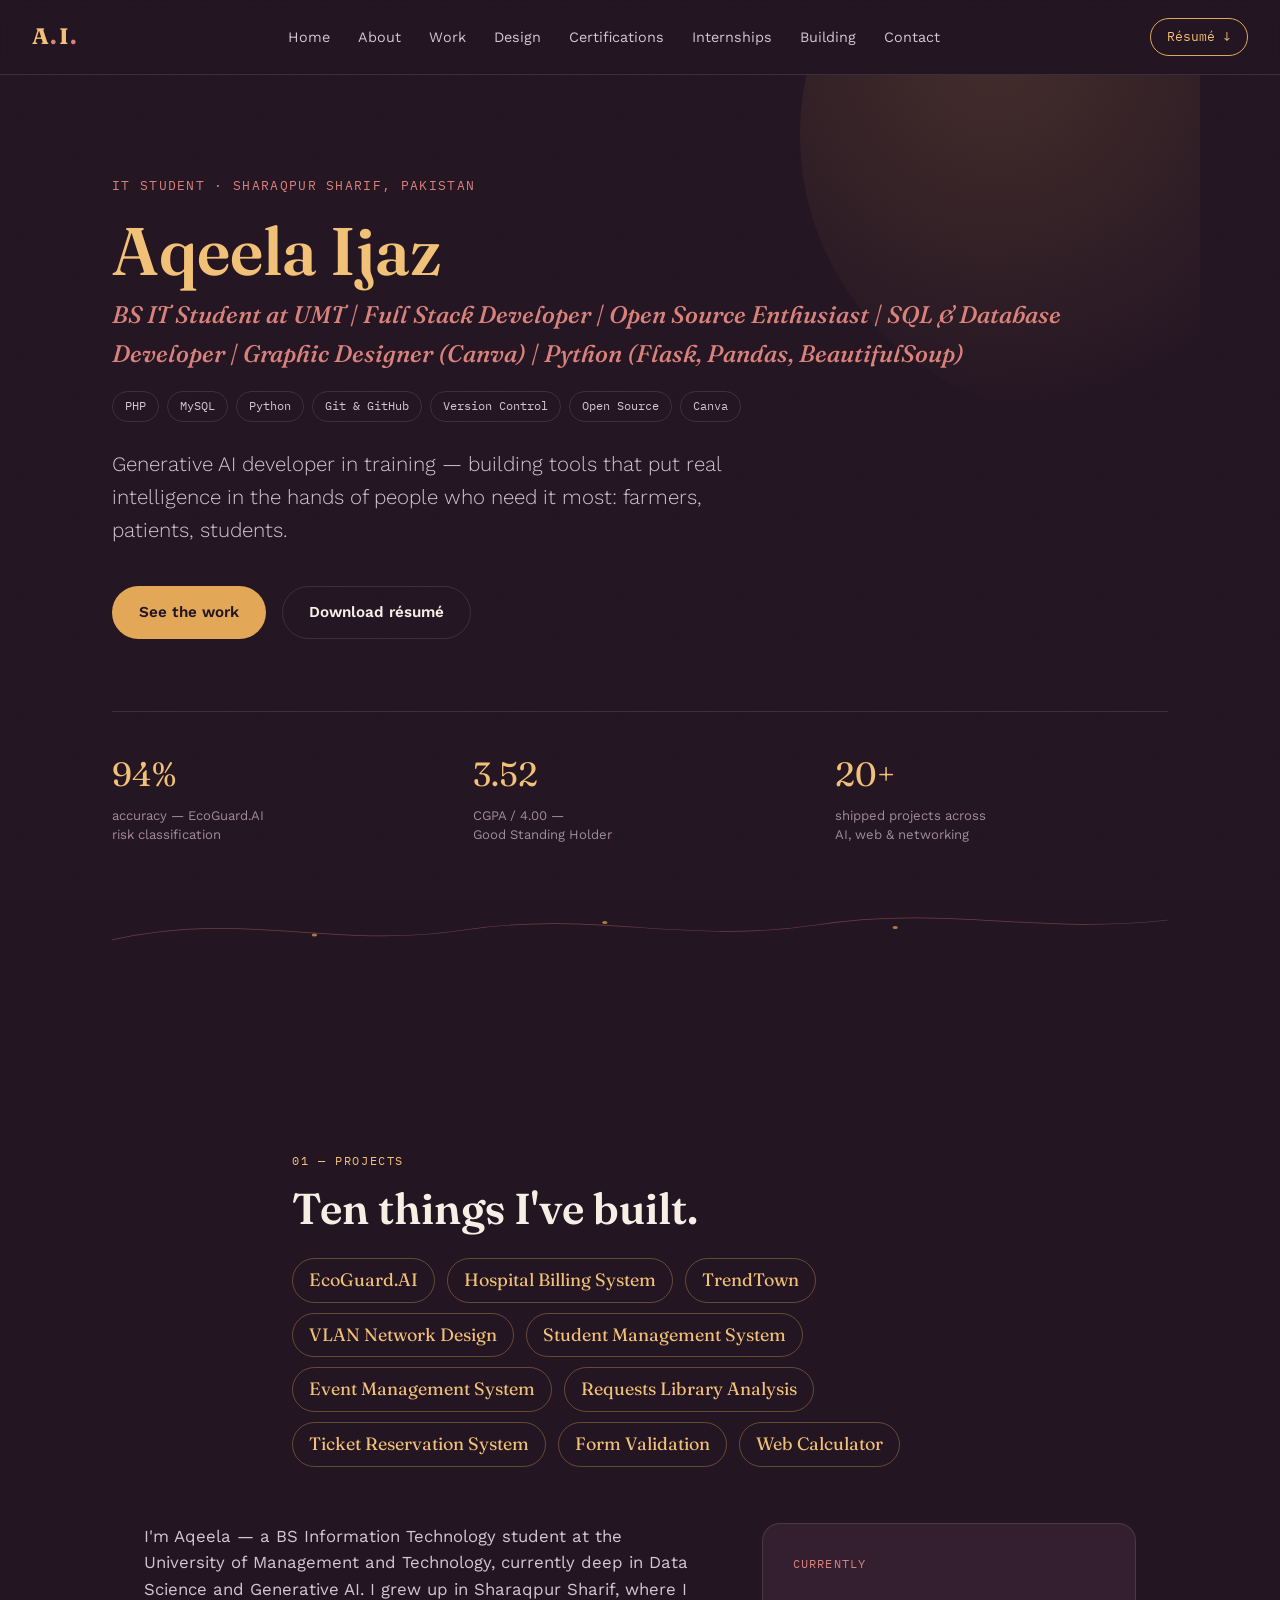
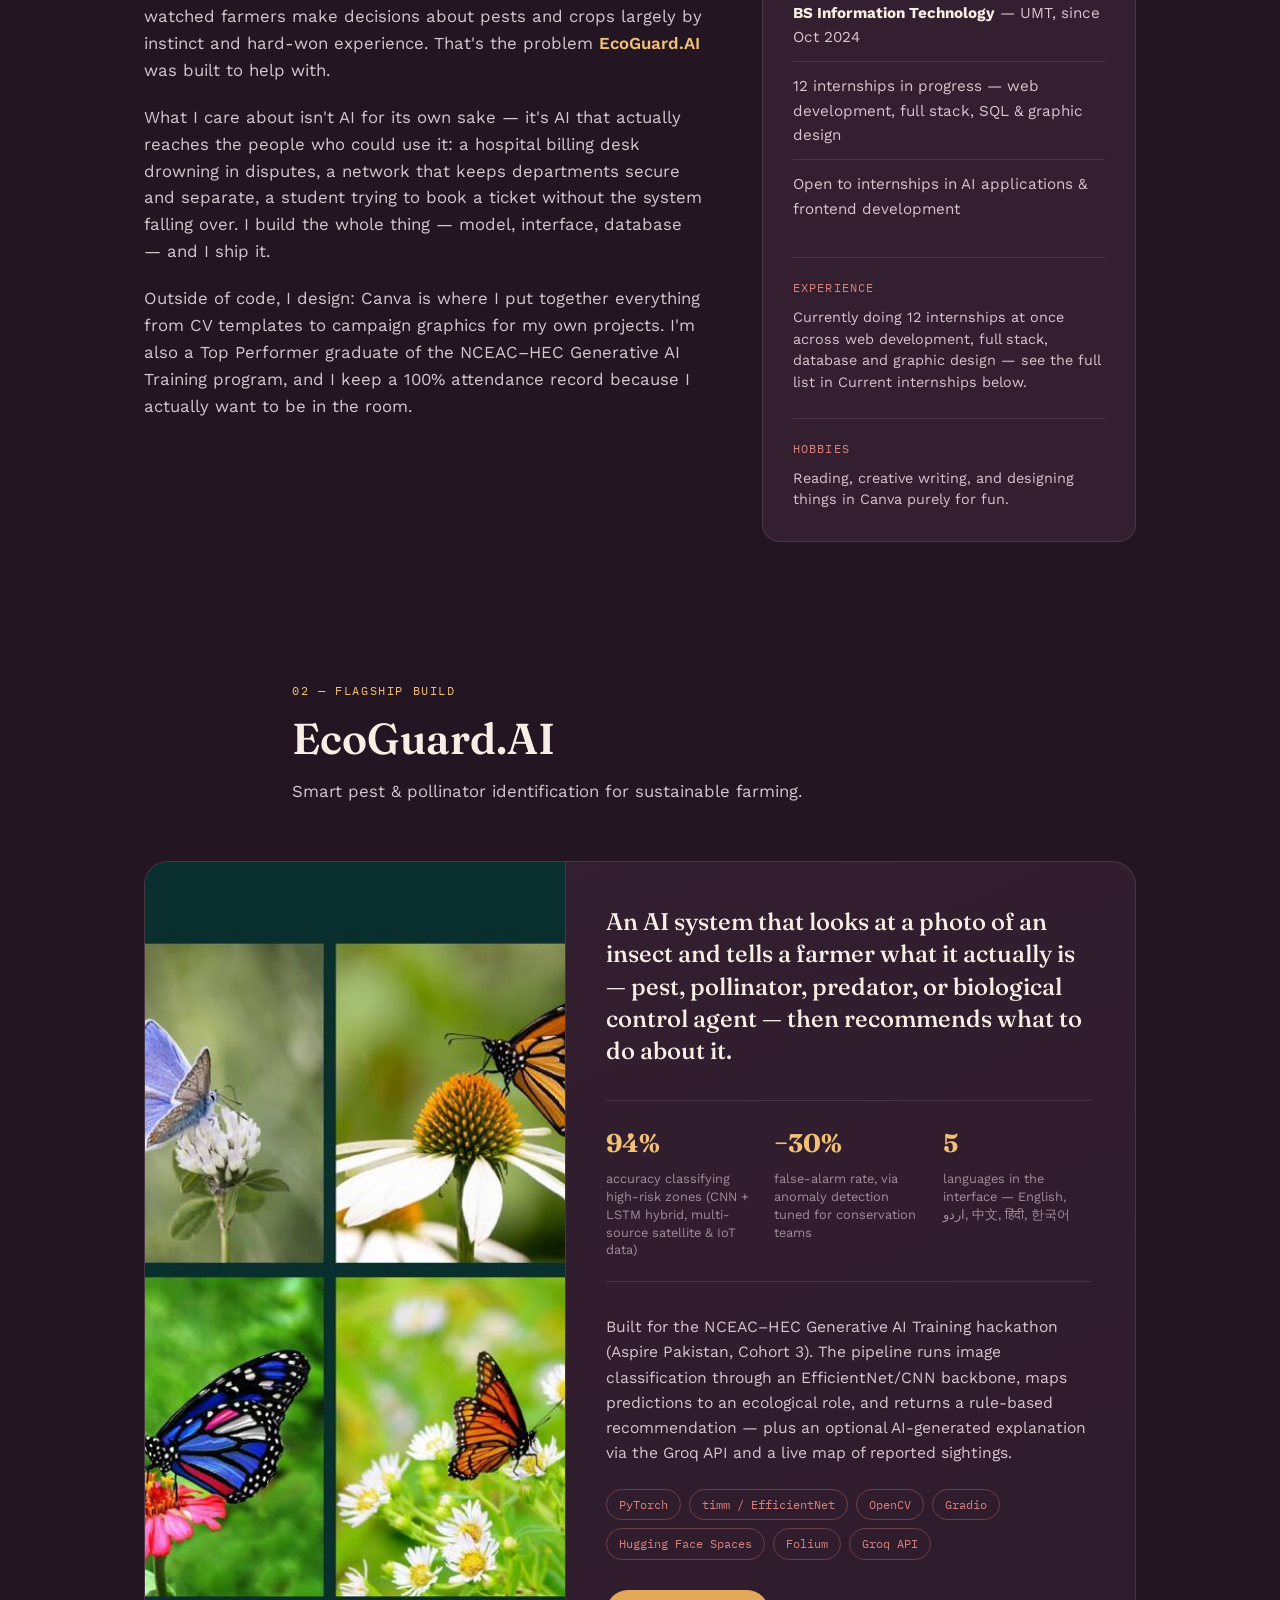
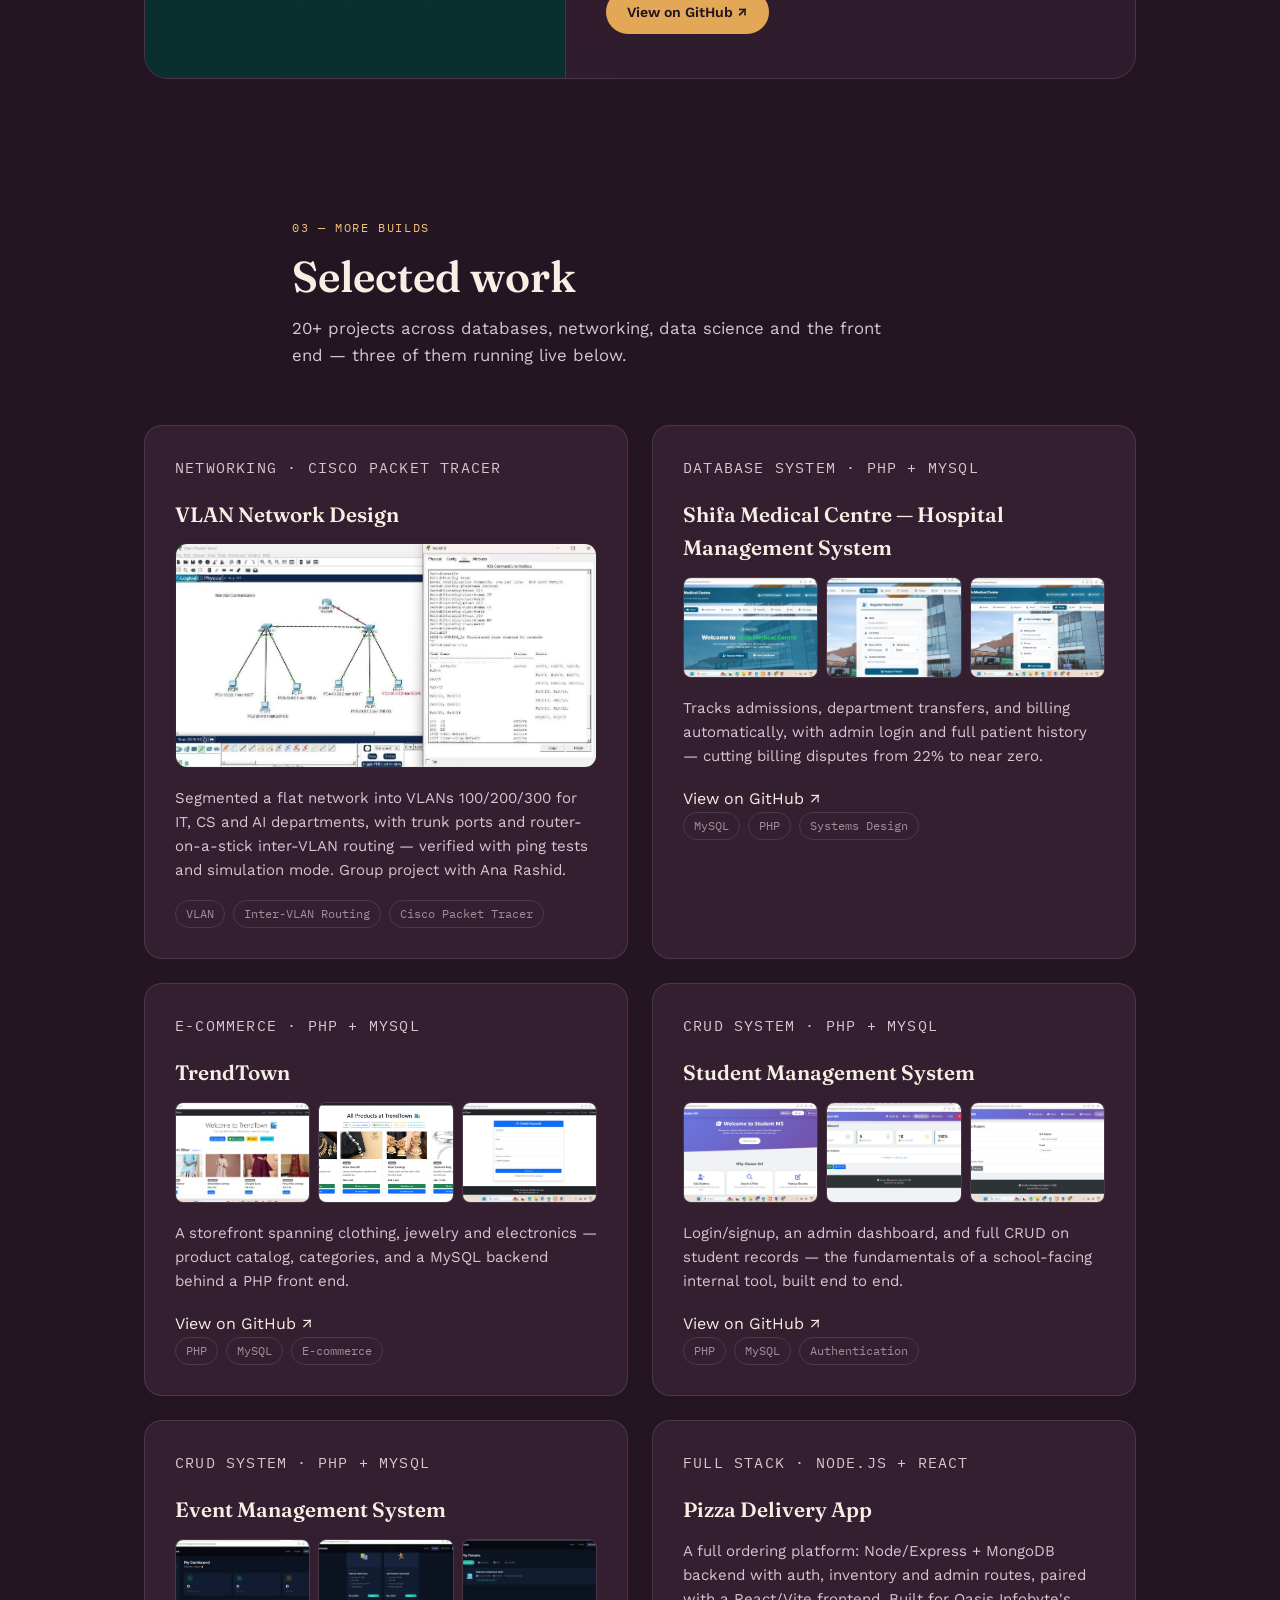
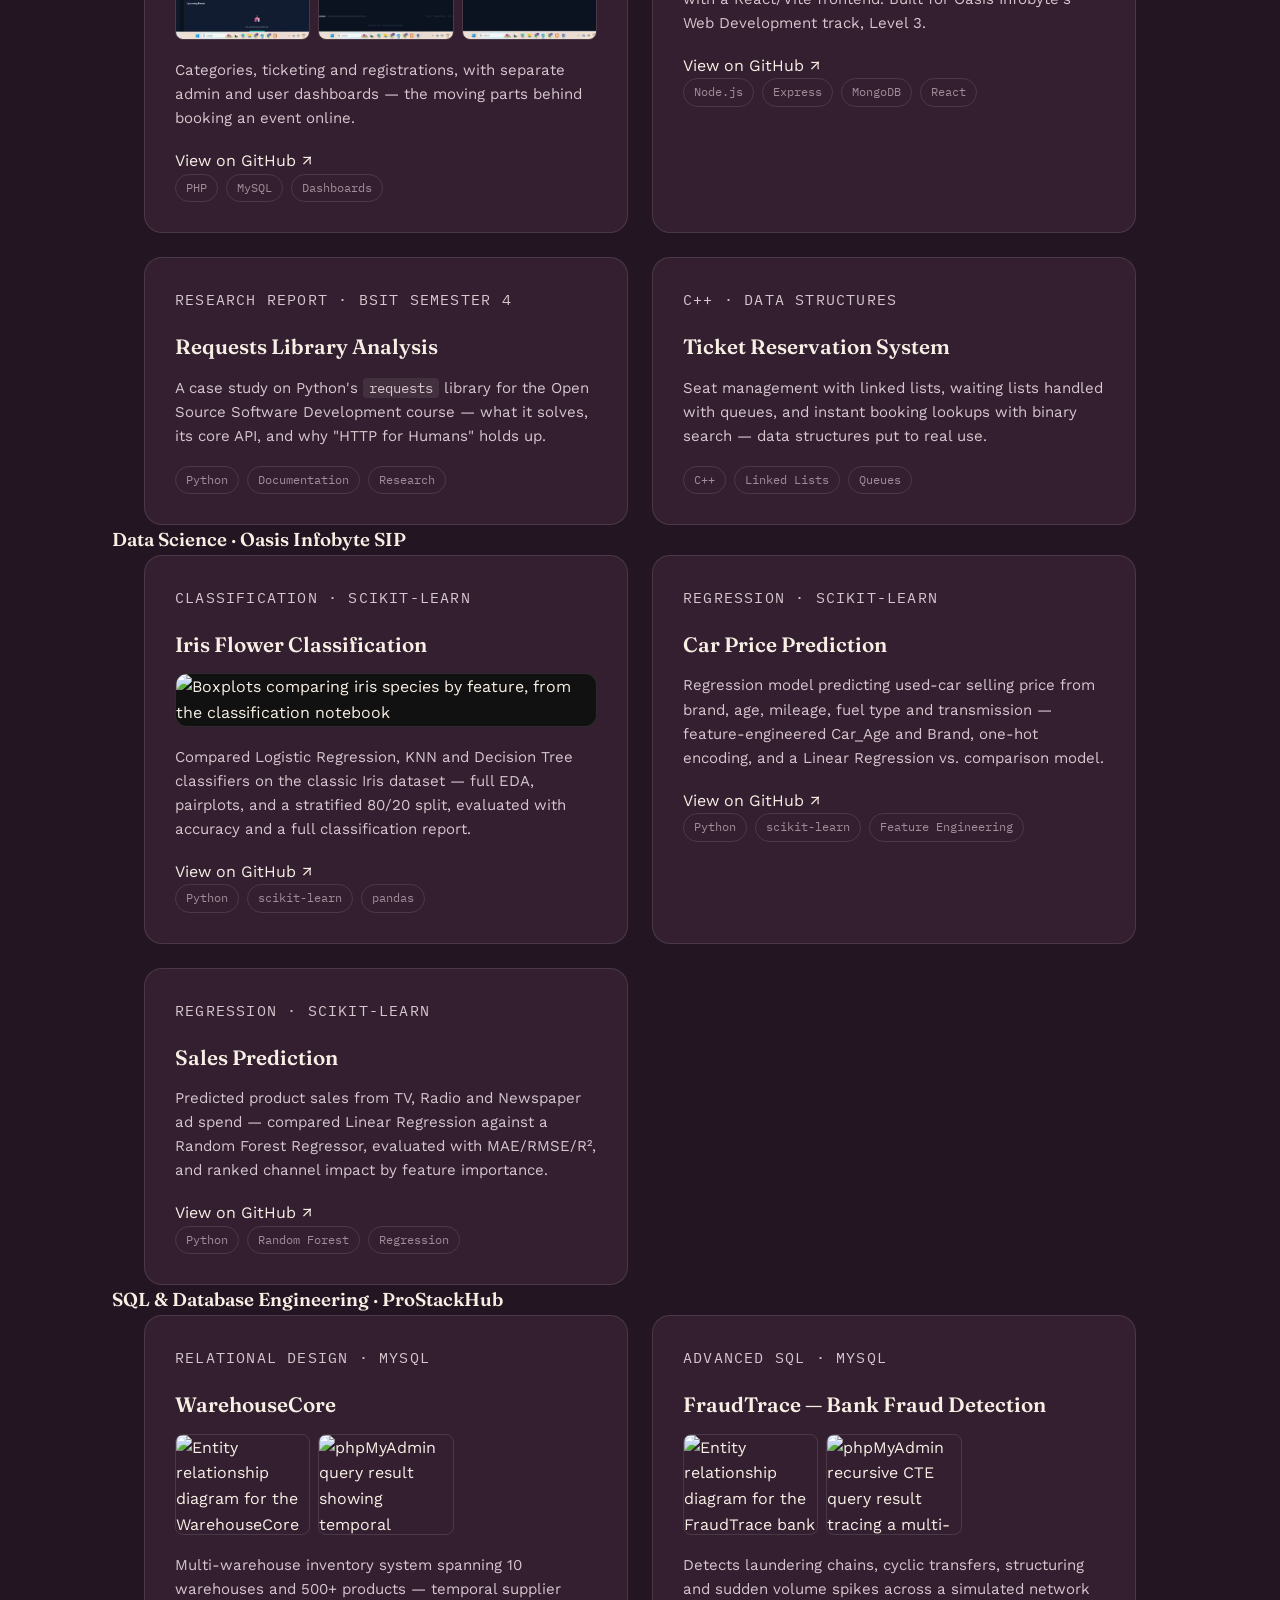
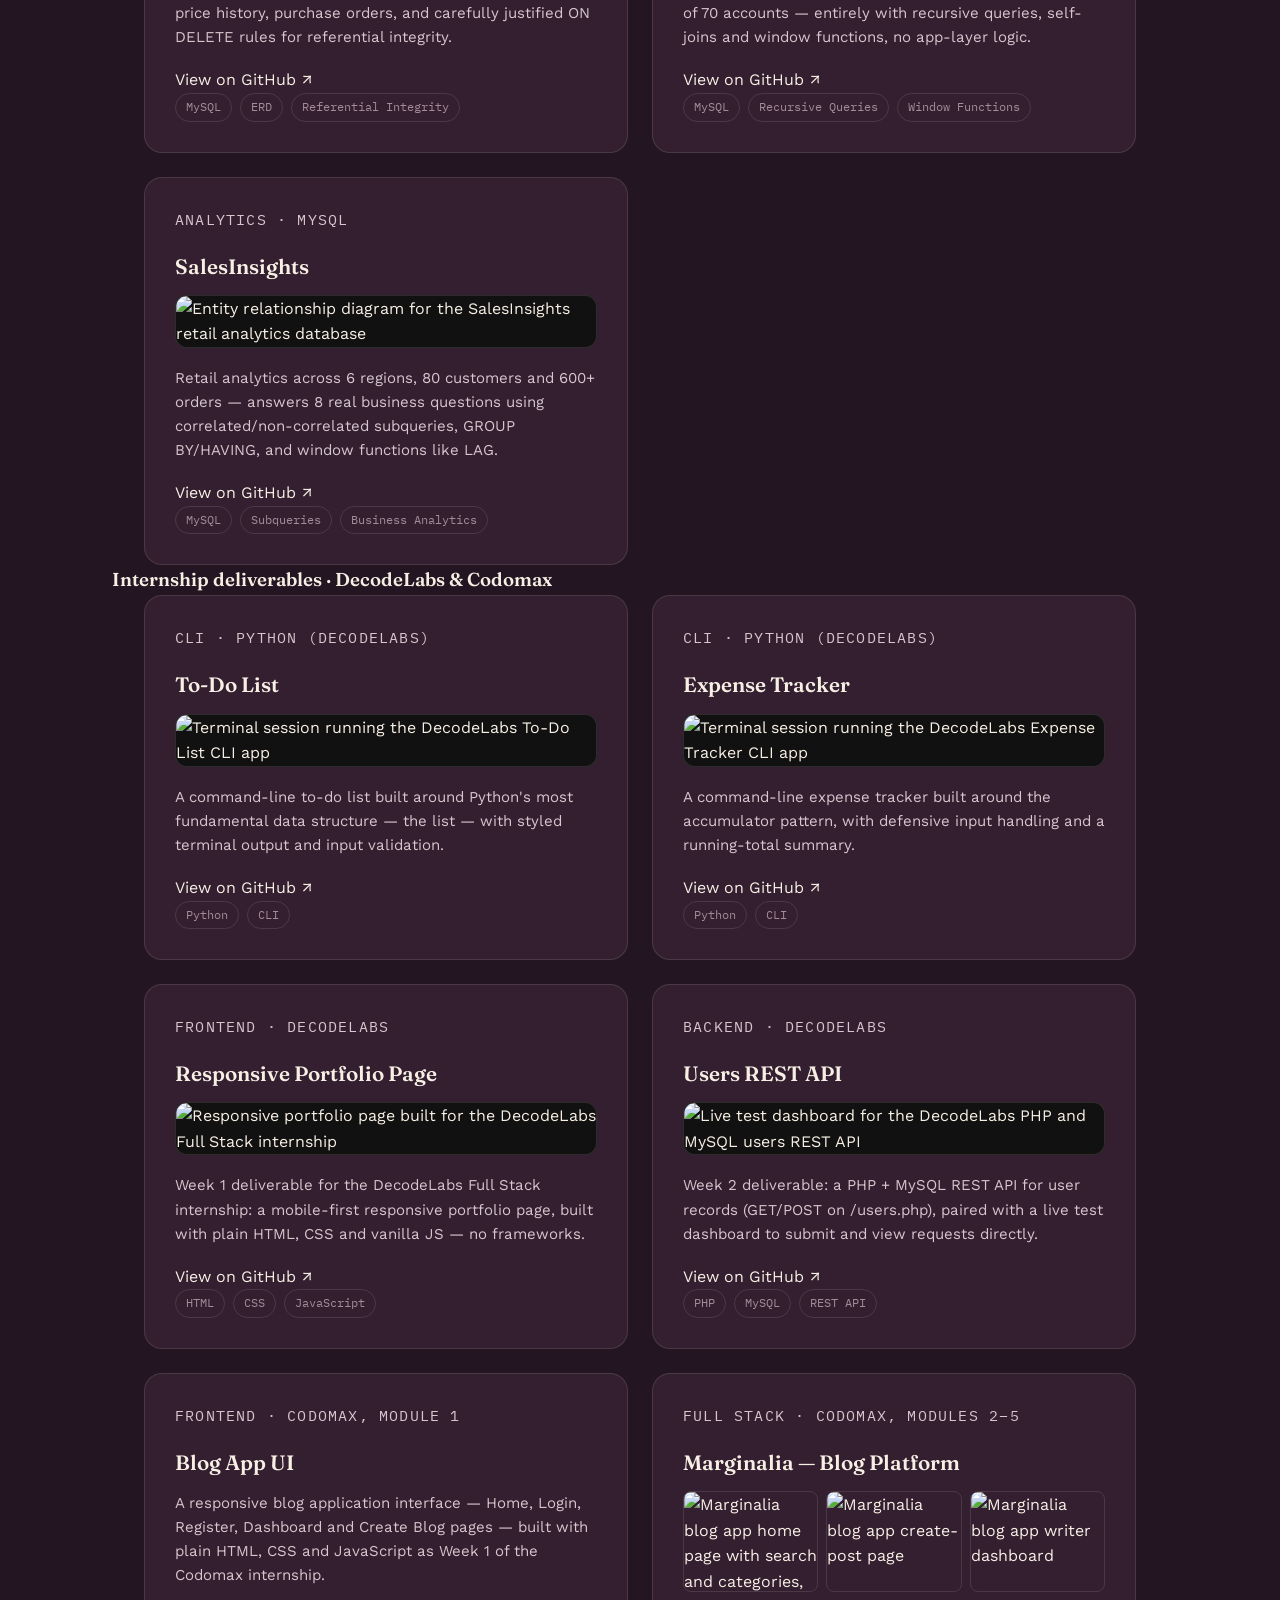
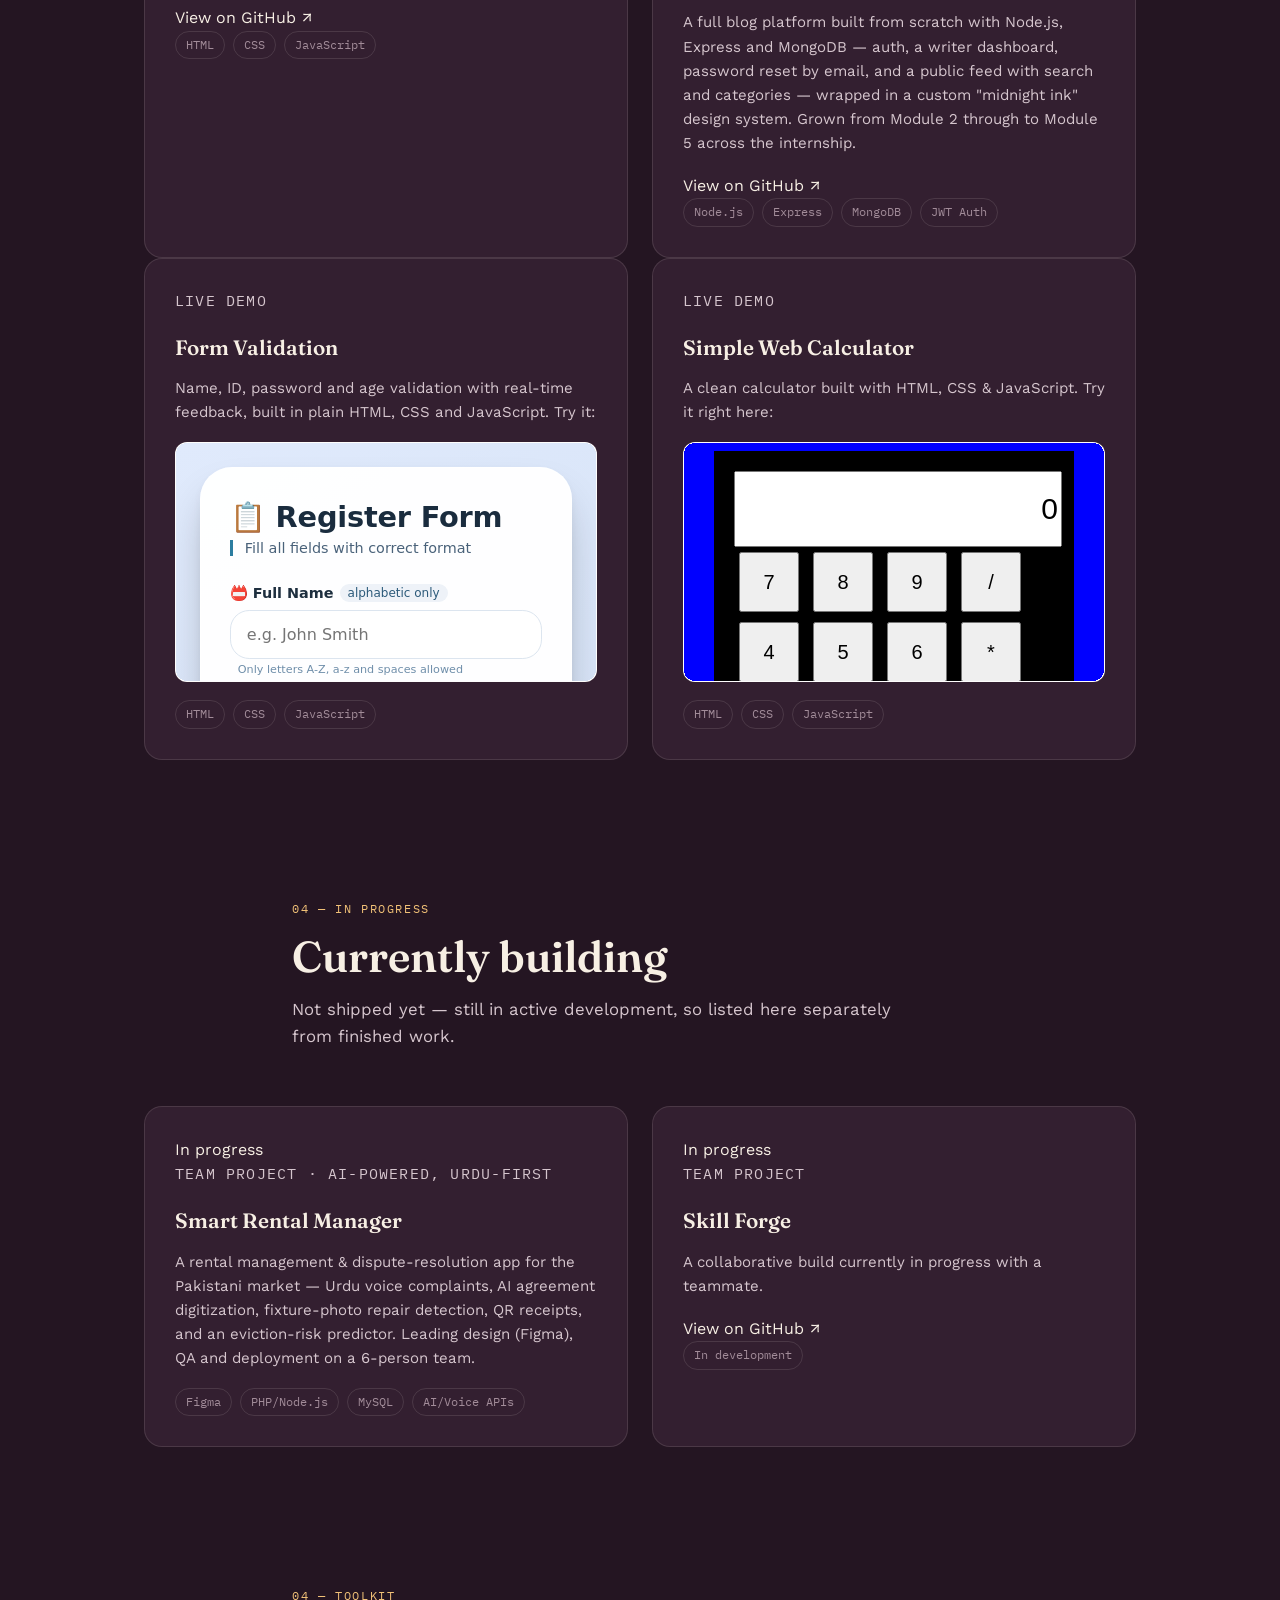
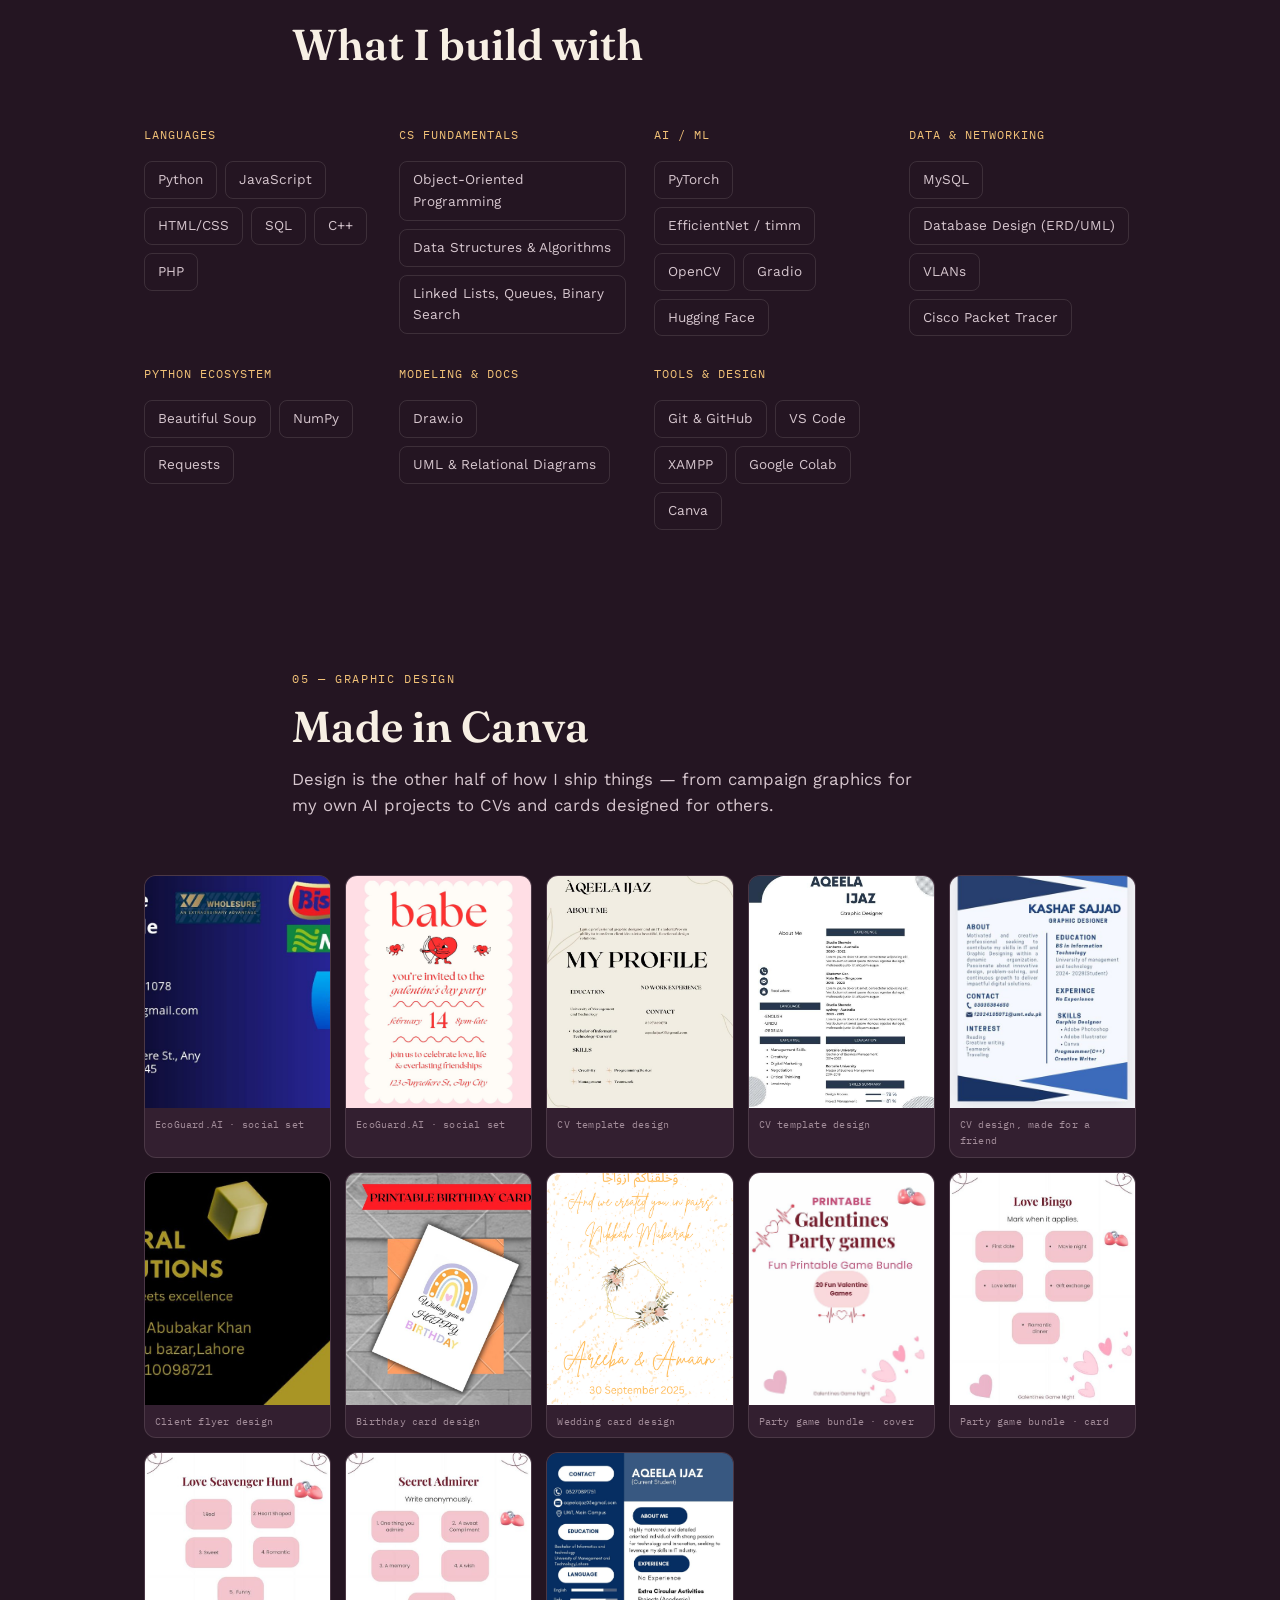
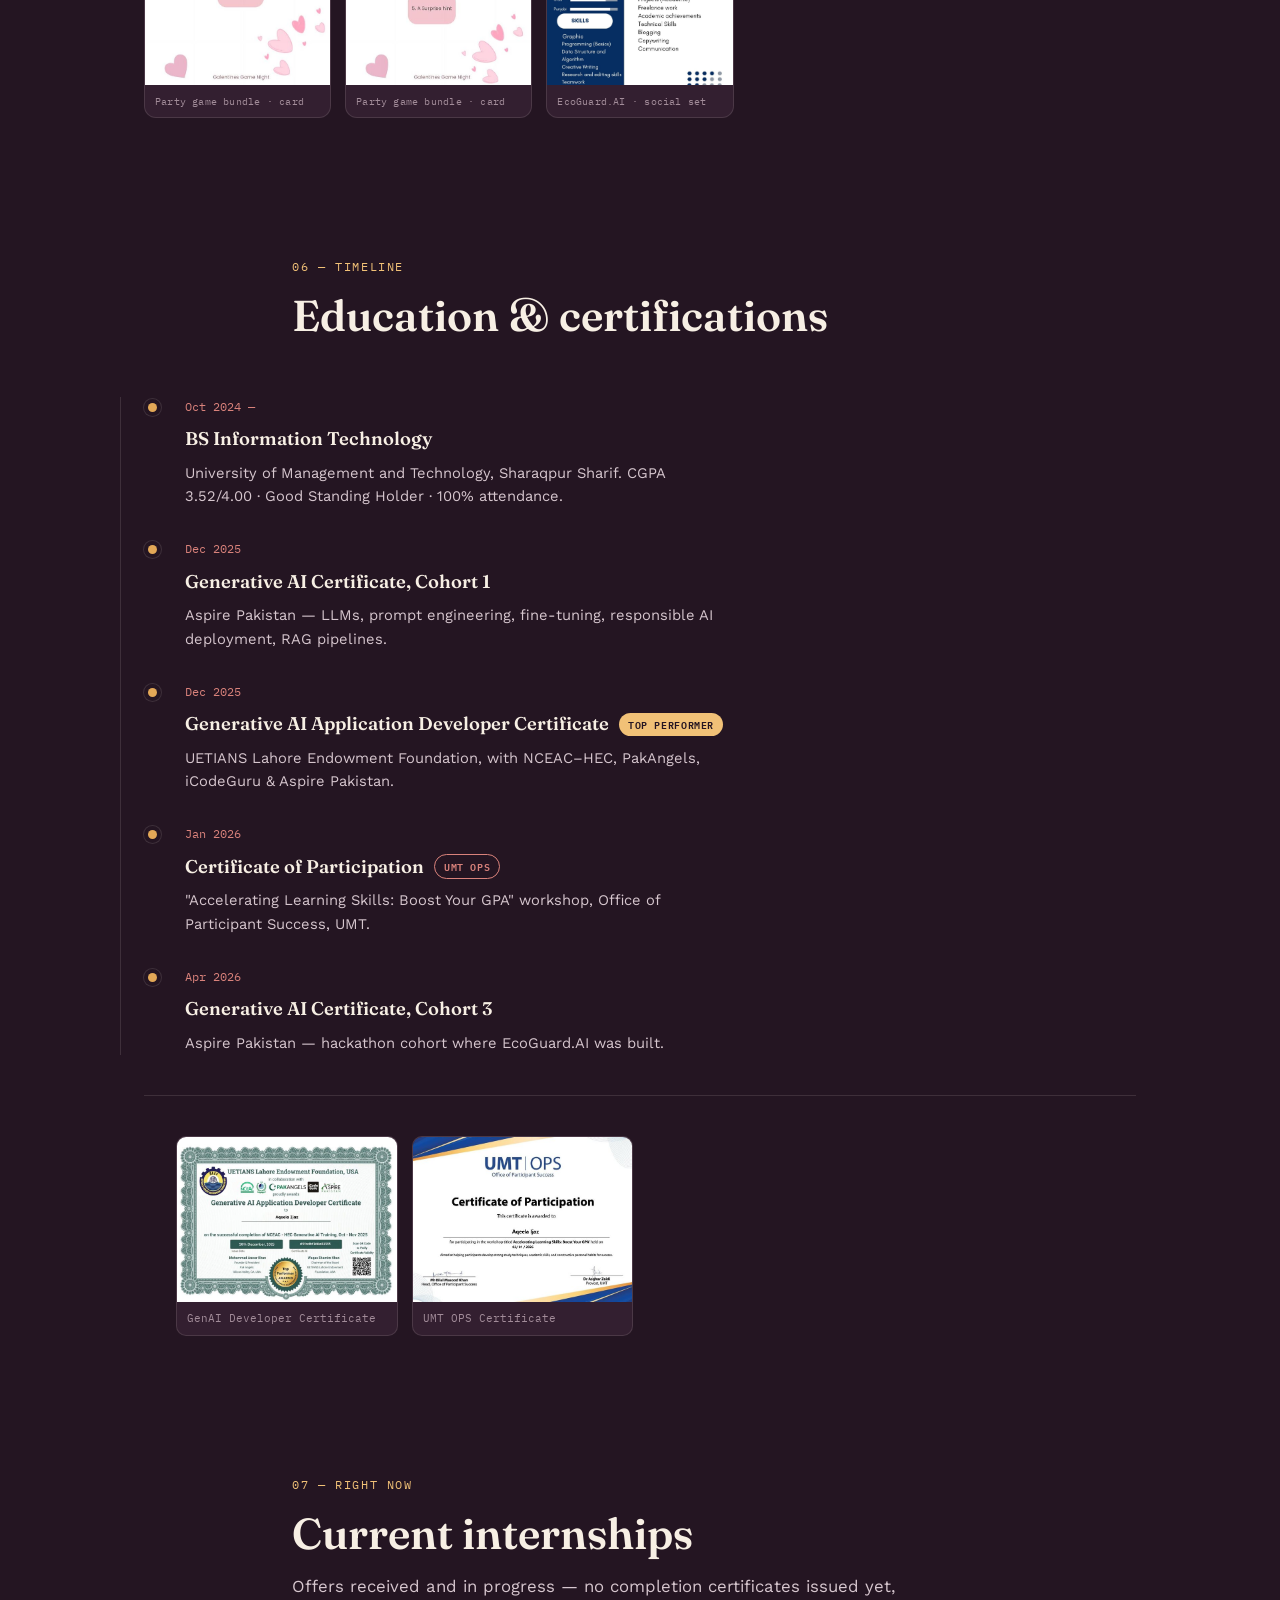
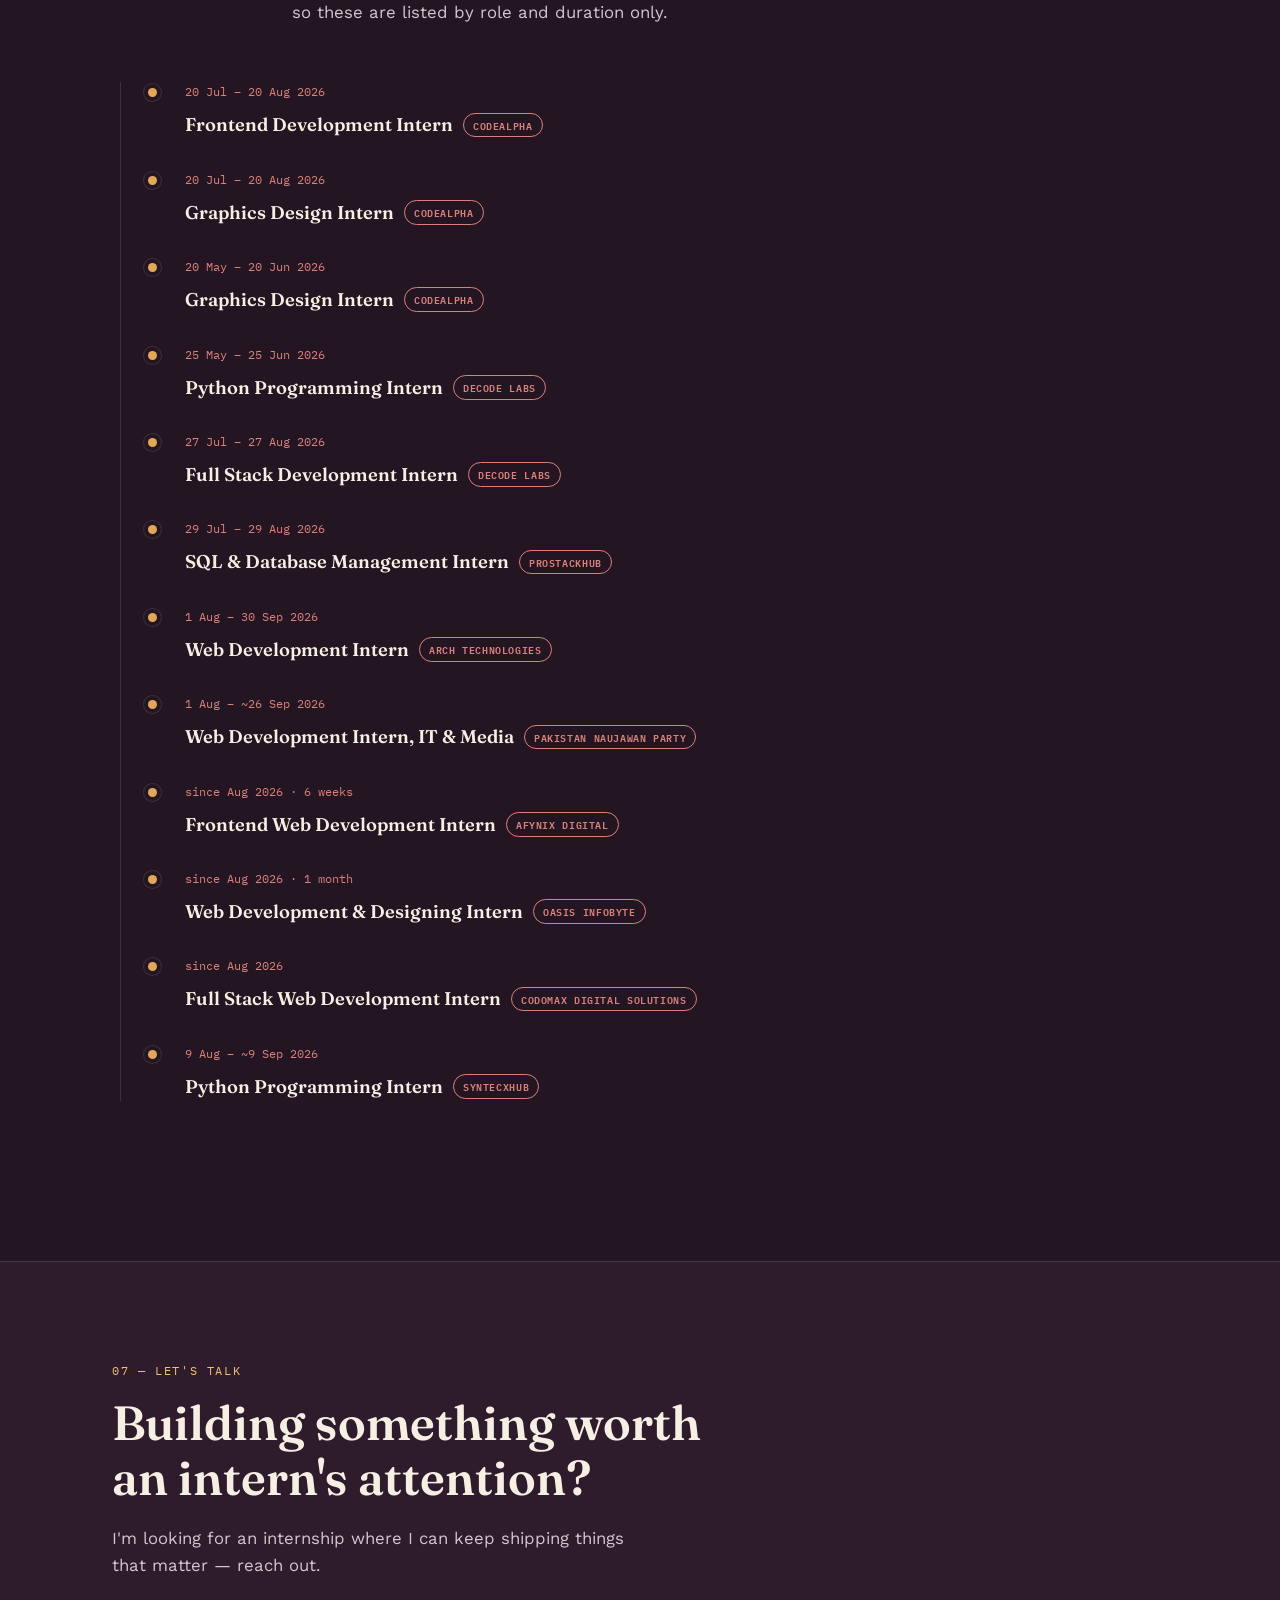
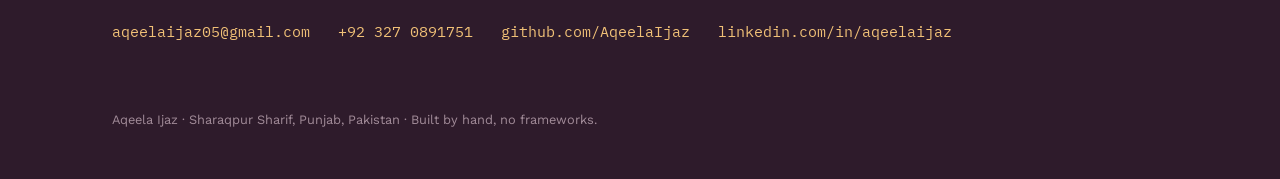
==== commit 4991f868: "Update index.html" ====
--- a/index.html
+++ b/index.html
@@ -25,6 +25,8 @@
     <a href="#work">Work</a>
     <a href="#design">Design</a>
     <a href="#certifications">Certifications</a>
+    <a href="#internships">Internships</a>
+    <a href="#building">Building</a>
     <a href="#contact">Contact</a>
   </nav>
   <a class="nav__cta" href="assets/resume/Aqeela_Ijaz_Resume.pdf" target="_blank" rel="noopener">Résumé ↓</a>
@@ -56,7 +58,7 @@
       <span class="stat__label">CGPA / 4.00 —<br>Good Standing Holder</span>
     </div>
     <div class="stat">
-      <span class="stat__num">10</span>
+      <span class="stat__num">20+</span>
       <span class="stat__label">shipped projects across<br>AI, web &amp; networking</span>
     </div>
   </div>
@@ -78,7 +80,7 @@
   </div>
   <div class="about__grid">
     <div class="about__text">
-      <p>I'm Aqeela — a BS Information Technology student at the University of Management and Technology, currently deep in Web Development, Data Science and Generative AI. I grew up in Sharaqpur Sharif, where I watched farmers make decisions about pests and crops largely by instinct and hard-won experience. That's the problem <strong>EcoGuard.AI</strong> was built to help with.</p>
+      <p>I'm Aqeela — a BS Information Technology student at the University of Management and Technology, currently deep in Data Science and Generative AI. I grew up in Sharaqpur Sharif, where I watched farmers make decisions about pests and crops largely by instinct and hard-won experience. That's the problem <strong>EcoGuard.AI</strong> was built to help with.</p>
       <p>What I care about isn't AI for its own sake — it's AI that actually reaches the people who could use it: a hospital billing desk drowning in disputes, a network that keeps departments secure and separate, a student trying to book a ticket without the system falling over. I build the whole thing — model, interface, database — and I ship it.</p>
       <p>Outside of code, I design: Canva is where I put together everything from CV templates to campaign graphics for my own projects. I'm also a Top Performer graduate of the NCEAC–HEC Generative AI Training program, and I keep a 100% attendance record because I actually want to be in the room.</p>
     </div>
@@ -86,11 +88,11 @@
       <p class="panel__label">Currently</p>
       <ul class="panel__list">
         <li><strong>BS Information Technology</strong> — UMT, since Oct 2024</li>
-        <li>Frontend Development &amp; Graphics Design internships — CodeAlpha (in progress)</li>
+        <li>12 internships in progress — web development, full stack, SQL &amp; graphic design</li>
         <li>Open to internships in AI applications &amp; frontend development</li>
       </ul>
       <p class="panel__label panel__label--spaced">Experience</p>
-      <p class="panel__note">Fresher — no completed work experience yet. Everything above is hands-on, through real projects and my first internship, currently in progress.</p>
+      <p class="panel__note">Currently doing 12 internships at once across web development, full stack, database and graphic design — see the full list in <a href="#internships">Current internships</a> below.</p>
       <p class="panel__label panel__label--spaced">Hobbies</p>
       <p class="panel__note">Reading, creative writing, and designing things in Canva purely for fun.</p>
     </div>
@@ -136,7 +138,7 @@
   <div class="section-head">
     <span class="section-tag">03 — More builds</span>
     <h2>Selected work</h2>
-    <p class="section-sub">Ten projects across AI, databases, networking, and the front end — three of them running live below.</p>
+    <p class="section-sub">20+ projects across databases, networking, data science and the front end — three of them running live below.</p>
   </div>
 
   <div class="projects__grid">
@@ -153,13 +155,14 @@
 
     <article class="project-card">
       <p class="project-card__eyebrow">Database system · PHP + MySQL</p>
-      <h3>Hospital Patients Flow &amp; Billing</h3>
+      <h3>Shifa Medical Centre — Hospital Management System</h3>
       <div class="project-card__shots">
         <img src="assets/screenshots/hospital/1.jpg" alt="Hospital Patients Flow and Billing System screenshot 1">
         <img src="assets/screenshots/hospital/2.jpg" alt="Hospital Patients Flow and Billing System screenshot 2">
         <img src="assets/screenshots/hospital/3.jpg" alt="Hospital Patients Flow and Billing System screenshot 3">
       </div>
       <p>Tracks admissions, department transfers, and billing automatically, with admin login and full patient history — cutting billing disputes from 22% to near zero.</p>
+      <div class="project-card__link"><a href="https://github.com/AqeelaIjaz/Shifa-Medical-Centre-Hospital-Management-System" target="_blank" rel="noopener">View on GitHub ↗</a></div>
       <div class="project-card__tags"><span>MySQL</span><span>PHP</span><span>Systems Design</span></div>
     </article>
 
@@ -172,6 +175,7 @@
         <img src="assets/screenshots/trendtown/3.jpg" alt="TrendTown e-commerce website screenshot 3">
       </div>
       <p>A storefront spanning clothing, jewelry and electronics — product catalog, categories, and a MySQL backend behind a PHP front end.</p>
+      <div class="project-card__link"><a href="https://github.com/AqeelaIjaz/TrendTown-Ecommerce-Website" target="_blank" rel="noopener">View on GitHub ↗</a></div>
       <div class="project-card__tags"><span>PHP</span><span>MySQL</span><span>E-commerce</span></div>
     </article>
 
@@ -184,6 +188,7 @@
         <img src="assets/screenshots/student/3.jpg" alt="Student Management System screenshot 3">
       </div>
       <p>Login/signup, an admin dashboard, and full CRUD on student records — the fundamentals of a school-facing internal tool, built end to end.</p>
+      <div class="project-card__link"><a href="https://github.com/AqeelaIjaz/Student-Management-System-PHP" target="_blank" rel="noopener">View on GitHub ↗</a></div>
       <div class="project-card__tags"><span>PHP</span><span>MySQL</span><span>Authentication</span></div>
     </article>
 
@@ -196,7 +201,16 @@
         <img src="assets/screenshots/event/3.jpg" alt="Event Management System screenshot 3">
       </div>
       <p>Categories, ticketing and registrations, with separate admin and user dashboards — the moving parts behind booking an event online.</p>
+      <div class="project-card__link"><a href="https://github.com/AqeelaIjaz/Event-Management-System" target="_blank" rel="noopener">View on GitHub ↗</a></div>
       <div class="project-card__tags"><span>PHP</span><span>MySQL</span><span>Dashboards</span></div>
+    </article>
+
+    <article class="project-card">
+      <p class="project-card__eyebrow">Full stack · Node.js + React</p>
+      <h3>Pizza Delivery App</h3>
+      <p>A full ordering platform: Node/Express + MongoDB backend with auth, inventory and admin routes, paired with a React/Vite frontend. Built for Oasis Infobyte's Web Development track, Level 3.</p>
+      <div class="project-card__link"><a href="https://github.com/AqeelaIjaz/OIBSIP-WebDev-L3-PizzaDeliveryApp-" target="_blank" rel="noopener">View on GitHub ↗</a></div>
+      <div class="project-card__tags"><span>Node.js</span><span>Express</span><span>MongoDB</span><span>React</span></div>
     </article>
 
     <article class="project-card">
@@ -212,6 +226,153 @@
       <p>Seat management with linked lists, waiting lists handled with queues, and instant booking lookups with binary search — data structures put to real use.</p>
       <div class="project-card__tags"><span>C++</span><span>Linked Lists</span><span>Queues</span></div>
     </article>
+
+  </div>
+
+  <h3 class="group-title">Data Science · Oasis Infobyte SIP</h3>
+  <div class="projects__grid">
+
+    <article class="project-card">
+      <p class="project-card__eyebrow">Classification · scikit-learn</p>
+      <h3>Iris Flower Classification</h3>
+      <div class="project-card__shot">
+        <img src="assets/newprojects/iris-classification.png" alt="Boxplots comparing iris species by feature, from the classification notebook">
+      </div>
+      <p>Compared Logistic Regression, KNN and Decision Tree classifiers on the classic Iris dataset — full EDA, pairplots, and a stratified 80/20 split, evaluated with accuracy and a full classification report.</p>
+      <div class="project-card__link"><a href="https://github.com/AqeelaIjaz/OIBSIP-DataScience-Task1-IrisClassification-" target="_blank" rel="noopener">View on GitHub ↗</a></div>
+      <div class="project-card__tags"><span>Python</span><span>scikit-learn</span><span>pandas</span></div>
+    </article>
+
+    <article class="project-card">
+      <p class="project-card__eyebrow">Regression · scikit-learn</p>
+      <h3>Car Price Prediction</h3>
+      <p>Regression model predicting used-car selling price from brand, age, mileage, fuel type and transmission — feature-engineered Car_Age and Brand, one-hot encoding, and a Linear Regression vs. comparison model.</p>
+      <div class="project-card__link"><a href="https://github.com/AqeelaIjaz/OIBSIP-DataScience-Task3-CarPricePrediction-" target="_blank" rel="noopener">View on GitHub ↗</a></div>
+      <div class="project-card__tags"><span>Python</span><span>scikit-learn</span><span>Feature Engineering</span></div>
+    </article>
+
+    <article class="project-card">
+      <p class="project-card__eyebrow">Regression · scikit-learn</p>
+      <h3>Sales Prediction</h3>
+      <p>Predicted product sales from TV, Radio and Newspaper ad spend — compared Linear Regression against a Random Forest Regressor, evaluated with MAE/RMSE/R², and ranked channel impact by feature importance.</p>
+      <div class="project-card__link"><a href="https://github.com/AqeelaIjaz/OIBSIP-DataScience-Task5-SalesPrediction-" target="_blank" rel="noopener">View on GitHub ↗</a></div>
+      <div class="project-card__tags"><span>Python</span><span>Random Forest</span><span>Regression</span></div>
+    </article>
+
+  </div>
+
+  <h3 class="group-title">SQL &amp; Database Engineering · ProStackHub</h3>
+  <div class="projects__grid">
+
+    <article class="project-card">
+      <p class="project-card__eyebrow">Relational design · MySQL</p>
+      <h3>WarehouseCore</h3>
+      <div class="project-card__shots">
+        <img src="assets/newprojects/warehousecore-erd.jpg" alt="Entity relationship diagram for the WarehouseCore inventory database">
+        <img src="assets/newprojects2/warehousecore-query.png" alt="phpMyAdmin query result showing temporal supplier price history for WarehouseCore">
+      </div>
+      <p>Multi-warehouse inventory system spanning 10 warehouses and 500+ products — temporal supplier price history, purchase orders, and carefully justified ON DELETE rules for referential integrity.</p>
+      <div class="project-card__link"><a href="https://github.com/AqeelaIjaz/ProStackHub_WarehouseCore" target="_blank" rel="noopener">View on GitHub ↗</a></div>
+      <div class="project-card__tags"><span>MySQL</span><span>ERD</span><span>Referential Integrity</span></div>
+    </article>
+
+    <article class="project-card">
+      <p class="project-card__eyebrow">Advanced SQL · MySQL</p>
+      <h3>FraudTrace — Bank Fraud Detection</h3>
+      <div class="project-card__shots">
+        <img src="assets/newprojects/fraudtrace-erd.jpg" alt="Entity relationship diagram for the FraudTrace bank fraud detection database">
+        <img src="assets/newprojects2/fraudtrace-query.png" alt="phpMyAdmin recursive CTE query result tracing a multi-hop laundering chain">
+      </div>
+      <p>Detects laundering chains, cyclic transfers, structuring and sudden volume spikes across a simulated network of 70 accounts — entirely with recursive queries, self-joins and window functions, no app-layer logic.</p>
+      <div class="project-card__link"><a href="https://github.com/AqeelaIjaz/ProStackHub_FraudTrace" target="_blank" rel="noopener">View on GitHub ↗</a></div>
+      <div class="project-card__tags"><span>MySQL</span><span>Recursive Queries</span><span>Window Functions</span></div>
+    </article>
+
+    <article class="project-card">
+      <p class="project-card__eyebrow">Analytics · MySQL</p>
+      <h3>SalesInsights</h3>
+      <div class="project-card__shot">
+        <img src="assets/newprojects/salesinsights-erd.jpg" alt="Entity relationship diagram for the SalesInsights retail analytics database">
+      </div>
+      <p>Retail analytics across 6 regions, 80 customers and 600+ orders — answers 8 real business questions using correlated/non-correlated subqueries, GROUP BY/HAVING, and window functions like LAG.</p>
+      <div class="project-card__link"><a href="https://github.com/AqeelaIjaz/ProStackHub_SalesInsights" target="_blank" rel="noopener">View on GitHub ↗</a></div>
+      <div class="project-card__tags"><span>MySQL</span><span>Subqueries</span><span>Business Analytics</span></div>
+    </article>
+
+  </div>
+
+  <h3 class="group-title">Internship deliverables · DecodeLabs &amp; Codomax</h3>
+  <div class="projects__grid">
+
+    <article class="project-card">
+      <p class="project-card__eyebrow">CLI · Python (DecodeLabs)</p>
+      <h3>To-Do List</h3>
+      <div class="project-card__shot">
+        <img src="assets/newprojects2/decodelabs-todo-terminal.png" alt="Terminal session running the DecodeLabs To-Do List CLI app">
+      </div>
+      <p>A command-line to-do list built around Python's most fundamental data structure — the list — with styled terminal output and input validation.</p>
+      <div class="project-card__link"><a href="https://github.com/AqeelaIjaz/Decodelabs-Project1_Python" target="_blank" rel="noopener">View on GitHub ↗</a></div>
+      <div class="project-card__tags"><span>Python</span><span>CLI</span></div>
+    </article>
+
+    <article class="project-card">
+      <p class="project-card__eyebrow">CLI · Python (DecodeLabs)</p>
+      <h3>Expense Tracker</h3>
+      <div class="project-card__shot">
+        <img src="assets/newprojects2/decodelabs-expense-terminal.png" alt="Terminal session running the DecodeLabs Expense Tracker CLI app">
+      </div>
+      <p>A command-line expense tracker built around the accumulator pattern, with defensive input handling and a running-total summary.</p>
+      <div class="project-card__link"><a href="https://github.com/AqeelaIjaz/DecodeLabs-Project2-Python" target="_blank" rel="noopener">View on GitHub ↗</a></div>
+      <div class="project-card__tags"><span>Python</span><span>CLI</span></div>
+    </article>
+
+    <article class="project-card">
+      <p class="project-card__eyebrow">Frontend · DecodeLabs</p>
+      <h3>Responsive Portfolio Page</h3>
+      <div class="project-card__shot">
+        <img src="assets/newprojects2/decodelabs-web1-portfolio.png" alt="Responsive portfolio page built for the DecodeLabs Full Stack internship">
+      </div>
+      <p>Week 1 deliverable for the DecodeLabs Full Stack internship: a mobile-first responsive portfolio page, built with plain HTML, CSS and vanilla JS — no frameworks.</p>
+      <div class="project-card__link"><a href="https://github.com/AqeelaIjaz/AqeelaIjaz-DecodeLabs-Internship" target="_blank" rel="noopener">View on GitHub ↗</a></div>
+      <div class="project-card__tags"><span>HTML</span><span>CSS</span><span>JavaScript</span></div>
+    </article>
+
+    <article class="project-card">
+      <p class="project-card__eyebrow">Backend · DecodeLabs</p>
+      <h3>Users REST API</h3>
+      <div class="project-card__shot">
+        <img src="assets/newprojects2/decodelabs-api-dashboard.png" alt="Live test dashboard for the DecodeLabs PHP and MySQL users REST API">
+      </div>
+      <p>Week 2 deliverable: a PHP + MySQL REST API for user records (GET/POST on /users.php), paired with a live test dashboard to submit and view requests directly.</p>
+      <div class="project-card__link"><a href="https://github.com/AqeelaIjaz/AqeelaIjaz-DecodeLabs-Internship" target="_blank" rel="noopener">View on GitHub ↗</a></div>
+      <div class="project-card__tags"><span>PHP</span><span>MySQL</span><span>REST API</span></div>
+    </article>
+
+    <article class="project-card">
+      <p class="project-card__eyebrow">Frontend · Codomax, Module 1</p>
+      <h3>Blog App UI</h3>
+      <p>A responsive blog application interface — Home, Login, Register, Dashboard and Create Blog pages — built with plain HTML, CSS and JavaScript as Week 1 of the Codomax internship.</p>
+      <div class="project-card__link"><a href="https://github.com/AqeelaIjaz/codomax-internship-module1-blog-app" target="_blank" rel="noopener">View on GitHub ↗</a></div>
+      <div class="project-card__tags"><span>HTML</span><span>CSS</span><span>JavaScript</span></div>
+    </article>
+
+    <article class="project-card">
+      <p class="project-card__eyebrow">Full stack · Codomax, Modules 2–5</p>
+      <h3>Marginalia — Blog Platform</h3>
+      <div class="project-card__shots">
+        <img src="assets/newprojects2/marginalia-index.png" alt="Marginalia blog app home page with search and categories, dark ink-and-paper theme">
+        <img src="assets/newprojects2/marginalia-create-blog.png" alt="Marginalia blog app create-post page">
+        <img src="assets/newprojects2/marginalia-dashboard.png" alt="Marginalia blog app writer dashboard">
+      </div>
+      <p>A full blog platform built from scratch with Node.js, Express and MongoDB — auth, a writer dashboard, password reset by email, and a public feed with search and categories — wrapped in a custom "midnight ink" design system. Grown from Module 2 through to Module 5 across the internship.</p>
+      <div class="project-card__link"><a href="https://github.com/AqeelaIjaz/codomax-internship-module2-blog-backend" target="_blank" rel="noopener">View on GitHub ↗</a></div>
+      <div class="project-card__tags"><span>Node.js</span><span>Express</span><span>MongoDB</span><span>JWT Auth</span></div>
+    </article>
+
+  </div>
+
+
+  <div class="projects__grid">
 
     <article class="project-card project-card--live">
       <p class="project-card__eyebrow">Live demo</p>
@@ -236,6 +397,36 @@
   </div>
 </section>
 
+<!-- ============ CURRENTLY BUILDING ============ -->
+<section class="projects" id="building">
+  <div class="section-head">
+    <span class="section-tag">04 — In progress</span>
+    <h2>Currently building</h2>
+    <p class="section-sub">Not shipped yet — still in active development, so listed here separately from finished work.</p>
+  </div>
+
+  <div class="projects__grid">
+
+    <article class="project-card project-card--building">
+      <span class="status-pill">In progress</span>
+      <p class="project-card__eyebrow">Team project · AI-powered, Urdu-first</p>
+      <h3>Smart Rental Manager</h3>
+      <p>A rental management &amp; dispute-resolution app for the Pakistani market — Urdu voice complaints, AI agreement digitization, fixture-photo repair detection, QR receipts, and an eviction-risk predictor. Leading design (Figma), QA and deployment on a 6-person team.</p>
+      <div class="project-card__tags"><span>Figma</span><span>PHP/Node.js</span><span>MySQL</span><span>AI/Voice APIs</span></div>
+    </article>
+
+    <article class="project-card project-card--building">
+      <span class="status-pill">In progress</span>
+      <p class="project-card__eyebrow">Team project</p>
+      <h3>Skill Forge</h3>
+      <p>A collaborative build currently in progress with a teammate.</p>
+      <div class="project-card__link"><a href="https://github.com/Hadia-Waseem-05/Skill-Forge" target="_blank" rel="noopener">View on GitHub ↗</a></div>
+      <div class="project-card__tags"><span>In development</span></div>
+    </article>
+
+  </div>
+</section>
+
 <!-- ============ SKILLS ============ -->
 <section class="skills" id="skills">
   <div class="section-head">
@@ -257,19 +448,19 @@
     </div>
     <div class="skill-group">
       <p class="skill-group__title">Data &amp; Networking</p>
-      <div class="chips"><span>MySQL</span><span>SQL Server Management Studio</span><span>Database Design (ERD/UML)</span><span>VLANs</span><span>Cisco Packet Tracer</span></div>
+      <div class="chips"><span>MySQL</span><span>Database Design (ERD/UML)</span><span>VLANs</span><span>Cisco Packet Tracer</span></div>
     </div>
     <div class="skill-group">
       <p class="skill-group__title">Python Ecosystem</p>
-      <div class="chips"><span>Beautiful Soup</span><span>NumPy</span><span>Requests</span><span>Pandas</span><span>Flask</span></div>
+      <div class="chips"><span>Beautiful Soup</span><span>NumPy</span><span>Requests</span></div>
     </div>
     <div class="skill-group">
       <p class="skill-group__title">Modeling &amp; Docs</p>
-      <div class="chips"><span>Draw.io</span><span>Draw.db</span><span>UML &amp; Relational Diagrams</span></div>
+      <div class="chips"><span>Draw.io</span><span>UML &amp; Relational Diagrams</span></div>
     </div>
     <div class="skill-group">
       <p class="skill-group__title">Tools &amp; Design</p>
-      <div class="chips"><span>Git &amp; GitHub</span><span>Vercel</span><span>Kaggle</span><span>VS Code</span><span>XAMPP</span><span>Google Colab</span><span>Canva</span></div>
+      <div class="chips"><span>Git &amp; GitHub</span><span>VS Code</span><span>XAMPP</span><span>Google Colab</span><span>Canva</span></div>
     </div>
   </div>
 </section>
@@ -379,20 +570,6 @@
       <div class="timeline__body">
         <h3>Generative AI Certificate, Cohort 3</h3>
         <p>Aspire Pakistan — hackathon cohort where EcoGuard.AI was built.</p>
-      </div>
-    </li>
-    <li>
-      <span class="timeline__date">Jul 2026 —</span>
-      <div class="timeline__body">
-        <h3>Frontend Development Internship <span class="badge">Ongoing</span> <span class="badge badge--muted">CodeAlpha</span></h3>
-        <p>One-month internship, 20 Jul – 20 Aug 2026. Currently in progress.</p>
-      </div>
-    </li>
-    <li>
-      <span class="timeline__date">Jul 2026 —</span>
-      <div class="timeline__body">
-        <h3>Graphics Design Internship <span class="badge">Ongoing</span> <span class="badge badge--muted">CodeAlpha</span></h3>
-        <p>One-month internship, 20 Jul – 20 Aug 2026. Currently in progress.</p>
       </div>
     </li>
   </ol>
@@ -406,16 +583,93 @@
       <img src="assets/certificates/cert-ops-workshop.jpg" alt="UMT Office of Participant Success certificate of participation">
       <span>UMT OPS Certificate</span>
     </a>
-    <a class="cert-gallery__item" href="assets/certificates/offer-frontend.jpg" target="_blank" rel="noopener">
-      <img src="assets/certificates/offer-frontend.jpg" alt="CodeAlpha Frontend Development internship offer letter">
-      <span>CodeAlpha · Frontend Offer</span>
-    </a>
-    <a class="cert-gallery__item" href="assets/certificates/offer-graphics.jpg" target="_blank" rel="noopener">
-      <img src="assets/certificates/offer-graphics.jpg" alt="CodeAlpha Graphics Design internship offer letter">
-      <span>CodeAlpha · Graphics Offer</span>
-    </a>
-  </div>
-</section>
+  </div>
+</section>
+
+<!-- ============ CURRENT INTERNSHIPS ============ -->
+<section class="timeline" id="internships">
+  <div class="section-head">
+    <span class="section-tag">07 — Right now</span>
+    <h2>Current internships</h2>
+    <p class="section-sub">Offers received and in progress — no completion certificates issued yet, so these are listed by role and duration only.</p>
+  </div>
+
+  <ol class="timeline__list">
+    <li>
+      <span class="timeline__date">20 Jul – 20 Aug 2026</span>
+      <div class="timeline__body">
+        <h3>Frontend Development Intern <span class="badge badge--muted">CodeAlpha</span></h3>
+      </div>
+    </li>
+    <li>
+      <span class="timeline__date">20 Jul – 20 Aug 2026</span>
+      <div class="timeline__body">
+        <h3>Graphics Design Intern <span class="badge badge--muted">CodeAlpha</span></h3>
+      </div>
+    </li>
+    <li>
+      <span class="timeline__date">20 May – 20 Jun 2026</span>
+      <div class="timeline__body">
+        <h3>Graphics Design Intern <span class="badge badge--muted">CodeAlpha</span></h3>
+      </div>
+    </li>
+    <li>
+      <span class="timeline__date">25 May – 25 Jun 2026</span>
+      <div class="timeline__body">
+        <h3>Python Programming Intern <span class="badge badge--muted">Decode Labs</span></h3>
+      </div>
+    </li>
+    <li>
+      <span class="timeline__date">27 Jul – 27 Aug 2026</span>
+      <div class="timeline__body">
+        <h3>Full Stack Development Intern <span class="badge badge--muted">Decode Labs</span></h3>
+      </div>
+    </li>
+    <li>
+      <span class="timeline__date">29 Jul – 29 Aug 2026</span>
+      <div class="timeline__body">
+        <h3>SQL &amp; Database Management Intern <span class="badge badge--muted">ProStackHub</span></h3>
+      </div>
+    </li>
+    <li>
+      <span class="timeline__date">1 Aug – 30 Sep 2026</span>
+      <div class="timeline__body">
+        <h3>Web Development Intern <span class="badge badge--muted">Arch Technologies</span></h3>
+      </div>
+    </li>
+    <li>
+      <span class="timeline__date">1 Aug – ~26 Sep 2026</span>
+      <div class="timeline__body">
+        <h3>Web Development Intern, IT &amp; Media <span class="badge badge--muted">Pakistan Naujawan Party</span></h3>
+      </div>
+    </li>
+    <li>
+      <span class="timeline__date">since Aug 2026 · 6 weeks</span>
+      <div class="timeline__body">
+        <h3>Frontend Web Development Intern <span class="badge badge--muted">Afynix Digital</span></h3>
+      </div>
+    </li>
+    <li>
+      <span class="timeline__date">since Aug 2026 · 1 month</span>
+      <div class="timeline__body">
+        <h3>Web Development &amp; Designing Intern <span class="badge badge--muted">Oasis Infobyte</span></h3>
+      </div>
+    </li>
+    <li>
+      <span class="timeline__date">since Aug 2026</span>
+      <div class="timeline__body">
+        <h3>Full Stack Web Development Intern <span class="badge badge--muted">Codomax Digital Solutions</span></h3>
+      </div>
+    </li>
+    <li>
+      <span class="timeline__date">9 Aug – ~9 Sep 2026</span>
+      <div class="timeline__body">
+        <h3>Python Programming Intern <span class="badge badge--muted">SYNTECXHUB</span></h3>
+      </div>
+    </li>
+  </ol>
+</section>
+
 
 <!-- ============ CONTACT ============ -->
 <footer class="contact" id="contact">
